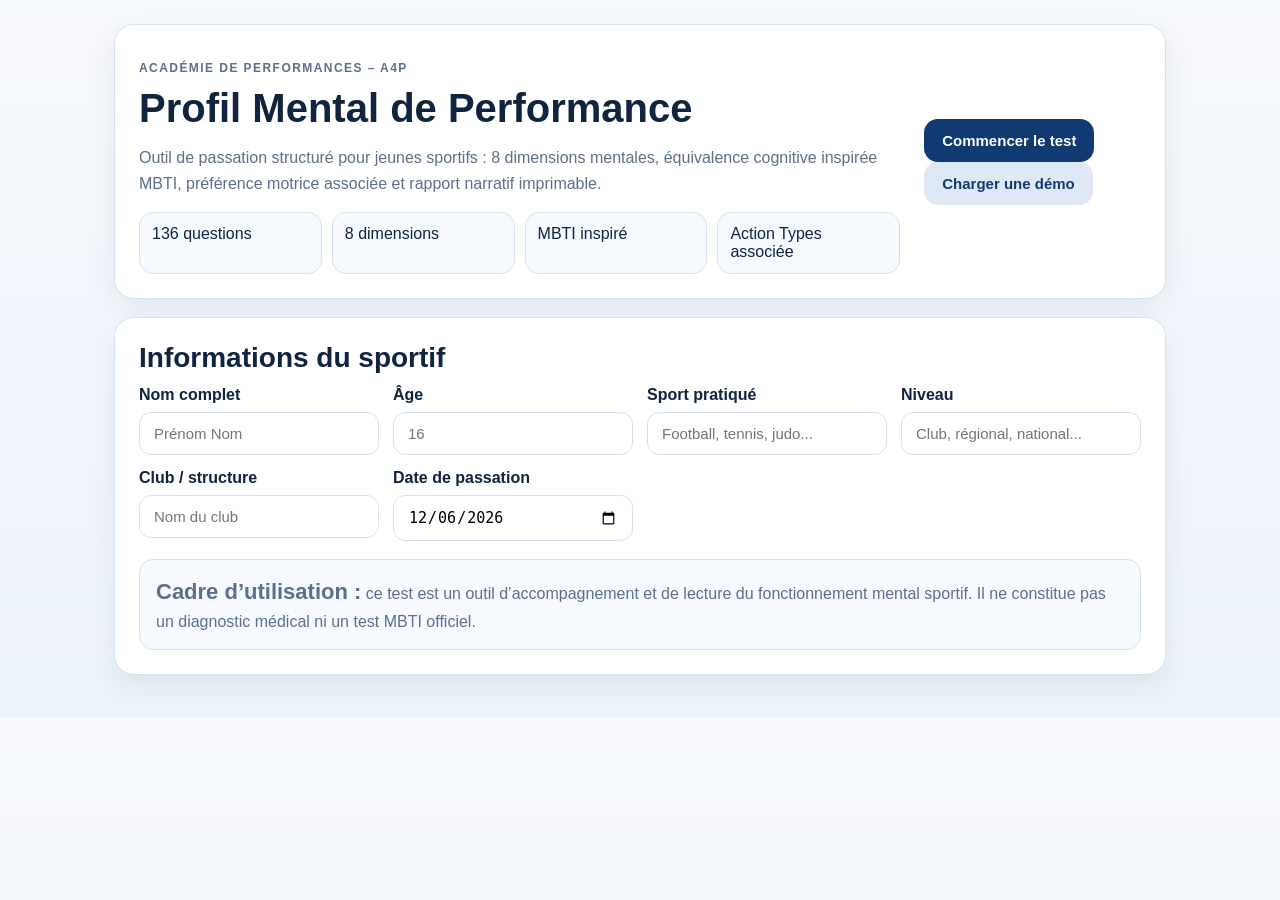
==== index.html @ cb1bfe8e "Add files via upload" ====
<!DOCTYPE html>
<html lang="fr">
<head>
  <meta charset="UTF-8" />
  <meta name="viewport" content="width=device-width, initial-scale=1.0" />
  <title>PMP A4P – Profil Mental de Performance</title>
  <link rel="stylesheet" href="style.css" />
</head>
<body>
  <div class="app-shell">
    <header class="hero card no-print">
      <div>
        <p class="eyebrow">Académie de Performances – A4P</p>
        <h1>Profil Mental de Performance</h1>
        <p class="lead">Outil de passation structuré pour jeunes sportifs : 8 dimensions mentales, équivalence cognitive inspirée MBTI, préférence motrice associée et rapport narratif imprimable.</p>
        <div class="hero-tags">
          <span>136 questions</span>
          <span>8 dimensions</span>
          <span>MBTI inspiré</span>
          <span>Action Types associée</span>
        </div>
      </div>
      <div class="hero-actions">
        <button id="startBtn" class="btn primary">Commencer le test</button>
        <button id="demoBtn" class="btn secondary">Charger une démo</button>
      </div>
    </header>

    <section id="introSection" class="card">
      <h2>Informations du sportif</h2>
      <div class="grid two">
        <label>Nom complet
          <input id="athleteName" type="text" placeholder="Prénom Nom" />
        </label>
        <label>Âge
          <input id="athleteAge" type="number" min="10" max="30" placeholder="16" />
        </label>
        <label>Sport pratiqué
          <input id="athleteSport" type="text" placeholder="Football, tennis, judo..." />
        </label>
        <label>Niveau
          <input id="athleteLevel" type="text" placeholder="Club, régional, national..." />
        </label>
        <label>Club / structure
          <input id="athleteClub" type="text" placeholder="Nom du club" />
        </label>
        <label>Date de passation
          <input id="testDate" type="date" />
        </label>
      </div>
      <div class="notice">
        <strong>Cadre d’utilisation :</strong> ce test est un outil d’accompagnement et de lecture du fonctionnement mental sportif. Il ne constitue pas un diagnostic médical ni un test MBTI officiel.
      </div>
    </section>

    <section id="testSection" class="card hidden no-print">
      <div class="progress-meta">
        <div>
          <p class="eyebrow" id="blockLabel">Bloc 1 / 9</p>
          <h2 id="questionCounter">Question 1 / 136</h2>
        </div>
        <div class="progress-box">
          <div class="progress-bar"><div id="progressFill"></div></div>
          <p id="progressText">0 % complété</p>
        </div>
      </div>
      <div class="question-card">
        <p id="questionDimension" class="dimension-pill">Activation</p>
        <h3 id="questionText">Question</h3>
        <div id="answers" class="answers"></div>
      </div>
      <div class="nav-row">
        <button id="prevBtn" class="btn secondary">Précédent</button>
        <button id="saveBtn" class="btn secondary">Sauvegarder</button>
        <button id="nextBtn" class="btn primary">Suivant</button>
      </div>
    </section>

    <section id="resultSection" class="hidden">
      <article class="card result-header">
        <div>
          <p class="eyebrow">Passeport Mental du Sportif A4P</p>
          <h2 id="resultName">Résultats</h2>
          <p id="resultMeta" class="lead"></p>
        </div>
        <div class="result-actions no-print">
          <button id="printBtn" class="btn primary">Imprimer / PDF</button>
          <button id="exportBtn" class="btn secondary">Exporter JSON</button>
          <button id="restartBtn" class="btn ghost">Recommencer</button>
        </div>
      </article>

      <article class="card">
        <h3>Signature mentale</h3>
        <div class="signature-grid">
          <div><span class="label">Indice global A4P</span><strong id="globalIndex">--</strong></div>
          <div><span class="label">Profil dominant</span><strong id="dominantProfile">--</strong></div>
          <div><span class="label">Type cognitif probable</span><strong id="mbtiType">--</strong></div>
          <div><span class="label">Préférence motrice probable</span><strong id="motorType">--</strong></div>
          <div><span class="label">Indice pression</span><strong id="pressureIndex">--</strong></div>
          <div><span class="label">Indice stabilité</span><strong id="stabilityIndex">--</strong></div>
        </div>
      </article>

      <article class="card">
        <h3>Carte mentale du sportif</h3>
        <div class="radar-wrap">
          <canvas id="radarCanvas" width="520" height="520"></canvas>
          <div id="scoreList" class="score-list"></div>
        </div>
      </article>

      <article class="card">
        <h3>Portrait mental global</h3>
        <div id="portraitText" class="report-text"></div>
      </article>

      <article class="card">
        <h3>Forces mentales</h3>
        <div id="strengthsText" class="report-text"></div>
      </article>

      <article class="card">
        <h3>Fonctionnement sous pression</h3>
        <div id="pressureText" class="report-text"></div>
      </article>

      <article class="card">
        <h3>Style d’apprentissage sportif</h3>
        <div id="learningText" class="report-text"></div>
      </article>

      <article class="card">
        <h3>Lecture cognitive et motrice</h3>
        <div id="cognitiveText" class="report-text"></div>
      </article>

      <article class="card">
        <h3>Axes de progression</h3>
        <div id="developmentText" class="report-text"></div>
      </article>

      <article class="card">
        <h3>Plan de progression sur 4 semaines</h3>
        <div id="planText" class="report-text"></div>
      </article>

      <article class="card">
        <h3>Lecture joueur / parents / coach</h3>
        <div id="audienceText" class="report-text"></div>
      </article>
    </section>
  </div>

  <script src="script.js"></script>
</body>
</html>
---- style.css ----
:root {
  --bg: #f3f6fb;
  --card: #ffffff;
  --text: #10233f;
  --muted: #5d6f8a;
  --primary: #103a71;
  --secondary: #dfe8f6;
  --accent: #86b7ff;
  --success: #1e8b5c;
  --border: #d7e2f1;
  --shadow: 0 10px 30px rgba(16, 35, 63, 0.08);
}
* { box-sizing: border-box; }
body {
  margin: 0;
  font-family: Inter, Arial, sans-serif;
  background: linear-gradient(180deg, #f7f9fd 0%, #edf3fb 100%);
  color: var(--text);
}
.app-shell { max-width: 1100px; margin: 0 auto; padding: 24px; }
.card {
  background: var(--card);
  border: 1px solid var(--border);
  border-radius: 20px;
  padding: 24px;
  box-shadow: var(--shadow);
  margin-bottom: 18px;
}
.hero {
  display: flex;
  justify-content: space-between;
  gap: 24px;
  align-items: center;
}
.eyebrow {
  text-transform: uppercase;
  font-size: 12px;
  letter-spacing: .12em;
  color: var(--muted);
  font-weight: 700;
}
h1,h2,h3 { margin: 0 0 12px 0; }
h1 { font-size: 40px; line-height: 1.05; }
h2 { font-size: 28px; }
h3 { font-size: 22px; }
.lead { color: var(--muted); line-height: 1.6; }
.hero-tags, .signature-grid {
  display: grid;
  grid-template-columns: repeat(auto-fit, minmax(140px, 1fr));
  gap: 10px;
}
.hero-tags span, .signature-grid > div {
  background: #f6f9ff;
  border: 1px solid var(--border);
  border-radius: 14px;
  padding: 12px;
}
.label { display:block; color: var(--muted); font-size: 13px; margin-bottom: 6px; }
strong { font-size: 22px; }
.grid.two {
  display: grid;
  grid-template-columns: repeat(auto-fit, minmax(220px, 1fr));
  gap: 14px;
}
label { display: flex; flex-direction: column; gap: 8px; font-weight: 600; color: var(--text); }
input {
  width: 100%;
  border: 1px solid var(--border);
  border-radius: 12px;
  padding: 12px 14px;
  font-size: 15px;
}
.notice {
  margin-top: 18px;
  padding: 14px 16px;
  border-radius: 14px;
  background: #f6f9ff;
  border: 1px solid var(--border);
  color: var(--muted);
  line-height: 1.6;
}
.btn {
  border: 0;
  border-radius: 14px;
  padding: 13px 18px;
  font-weight: 700;
  cursor: pointer;
  font-size: 15px;
}
.btn.primary { background: var(--primary); color: white; }
.btn.secondary { background: var(--secondary); color: var(--primary); }
.btn.ghost { background: transparent; color: var(--primary); border: 1px solid var(--border); }
.progress-meta {
  display: flex;
  justify-content: space-between;
  gap: 20px;
  align-items: end;
}
.progress-box { min-width: 280px; }
.progress-bar {
  height: 14px;
  background: #edf2fa;
  border-radius: 999px;
  overflow: hidden;
  margin-bottom: 8px;
}
#progressFill {
  height: 100%;
  width: 0%;
  background: linear-gradient(90deg, var(--primary), var(--accent));
}
.question-card {
  margin-top: 24px;
  padding: 24px;
  border-radius: 20px;
  background: #f9fbff;
  border: 1px solid var(--border);
}
.dimension-pill {
  display: inline-block;
  padding: 8px 12px;
  border-radius: 999px;
  background: #e9f1ff;
  color: var(--primary);
  font-weight: 700;
  margin-bottom: 10px;
}
.answers { display: grid; gap: 12px; margin-top: 24px; }
.answer-btn {
  text-align: left;
  padding: 16px;
  border-radius: 16px;
  border: 1px solid var(--border);
  background: white;
  cursor: pointer;
  font-size: 15px;
  line-height: 1.5;
}
.answer-btn.selected {
  border: 2px solid var(--primary);
  background: #f0f6ff;
}
.nav-row {
  display: flex;
  justify-content: space-between;
  gap: 12px;
  margin-top: 18px;
}
.result-header { display: flex; justify-content: space-between; gap: 18px; align-items: center; }
.result-actions { display: flex; gap: 10px; flex-wrap: wrap; }
.radar-wrap { display: grid; grid-template-columns: 1.2fr .8fr; gap: 24px; align-items: center; }
.score-list { display: grid; gap: 10px; }
.score-item {
  display: flex;
  justify-content: space-between;
  gap: 12px;
  padding: 12px 14px;
  border-radius: 14px;
  background: #f7faff;
  border: 1px solid var(--border);
}
.report-text p { line-height: 1.75; color: #20314d; margin: 0 0 12px 0; }
.report-text .subblock {
  margin-top: 12px;
  padding: 14px 16px;
  border-left: 4px solid var(--accent);
  background: #f8fbff;
  border-radius: 12px;
}
.hidden { display: none; }
@media (max-width: 840px) {
  .hero, .progress-meta, .result-header, .radar-wrap { grid-template-columns: 1fr; display: grid; }
  h1 { font-size: 30px; }
  .progress-box { min-width: auto; }
}
@media print {
  body { background: white; }
  .app-shell { max-width: none; padding: 0; }
  .card { box-shadow: none; border-color: #d9d9d9; break-inside: avoid; }
  .no-print { display: none !important; }
}
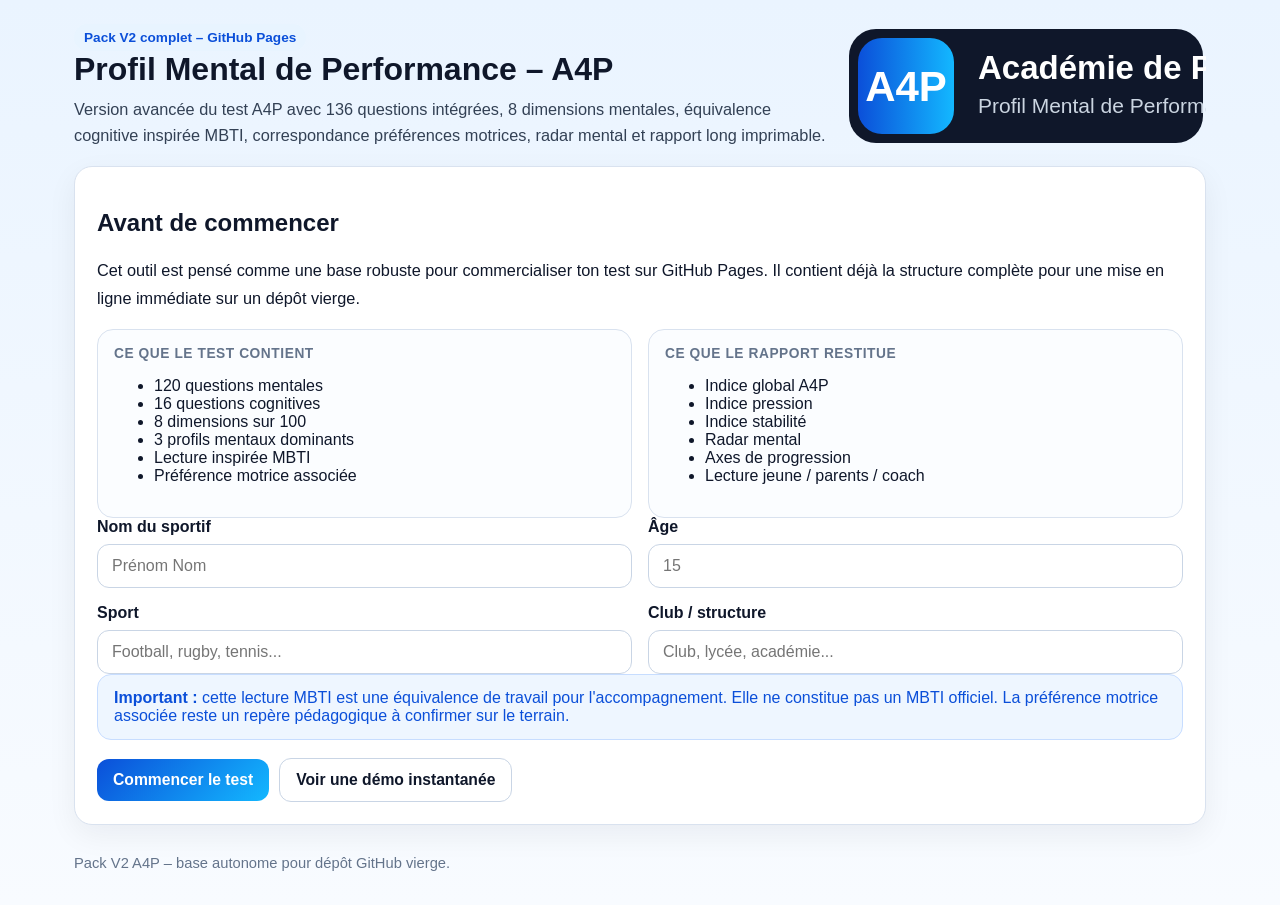
==== commit dc63078a: "Add files via upload" ====
--- a/index.html
+++ b/index.html
@@ -1,157 +1,129 @@
+
 <!DOCTYPE html>
 <html lang="fr">
 <head>
   <meta charset="UTF-8" />
   <meta name="viewport" content="width=device-width, initial-scale=1.0" />
-  <title>PMP A4P – Profil Mental de Performance</title>
+  <title>PMP A4P – Pack V2 complet</title>
   <link rel="stylesheet" href="style.css" />
 </head>
 <body>
-  <div class="app-shell">
-    <header class="hero card no-print">
-      <div>
-        <p class="eyebrow">Académie de Performances – A4P</p>
-        <h1>Profil Mental de Performance</h1>
-        <p class="lead">Outil de passation structuré pour jeunes sportifs : 8 dimensions mentales, équivalence cognitive inspirée MBTI, préférence motrice associée et rapport narratif imprimable.</p>
-        <div class="hero-tags">
-          <span>136 questions</span>
-          <span>8 dimensions</span>
-          <span>MBTI inspiré</span>
-          <span>Action Types associée</span>
-        </div>
+  <div class="wrapper">
+    <header class="hero">
+      <div class="hero-copy">
+        <span class="badge">Pack V2 complet – GitHub Pages</span>
+        <h1>Profil Mental de Performance – A4P</h1>
+        <p class="lead">Version avancée du test A4P avec 136 questions intégrées, 8 dimensions mentales, équivalence cognitive inspirée MBTI, correspondance préférences motrices, radar mental et rapport long imprimable.</p>
       </div>
-      <div class="hero-actions">
-        <button id="startBtn" class="btn primary">Commencer le test</button>
-        <button id="demoBtn" class="btn secondary">Charger une démo</button>
-      </div>
+      <img src="logo.svg" alt="Logo A4P" />
     </header>
 
-    <section id="introSection" class="card">
-      <h2>Informations du sportif</h2>
-      <div class="grid two">
-        <label>Nom complet
-          <input id="athleteName" type="text" placeholder="Prénom Nom" />
-        </label>
-        <label>Âge
-          <input id="athleteAge" type="number" min="10" max="30" placeholder="16" />
-        </label>
-        <label>Sport pratiqué
-          <input id="athleteSport" type="text" placeholder="Football, tennis, judo..." />
-        </label>
-        <label>Niveau
-          <input id="athleteLevel" type="text" placeholder="Club, régional, national..." />
-        </label>
-        <label>Club / structure
-          <input id="athleteClub" type="text" placeholder="Nom du club" />
-        </label>
-        <label>Date de passation
-          <input id="testDate" type="date" />
-        </label>
-      </div>
-      <div class="notice">
-        <strong>Cadre d’utilisation :</strong> ce test est un outil d’accompagnement et de lecture du fonctionnement mental sportif. Il ne constitue pas un diagnostic médical ni un test MBTI officiel.
-      </div>
-    </section>
+    <main id="app">
+      <section id="screen-intro" class="screen active card">
+        <h2>Avant de commencer</h2>
+        <p class="lead">Cet outil est pensé comme une base robuste pour commercialiser ton test sur GitHub Pages. Il contient déjà la structure complète pour une mise en ligne immédiate sur un dépôt vierge.</p>
+        <div class="grid-2">
+          <div class="kpi">
+            <div class="label">Ce que le test contient</div>
+            <ul>
+              <li>120 questions mentales</li>
+              <li>16 questions cognitives</li>
+              <li>8 dimensions sur 100</li>
+              <li>3 profils mentaux dominants</li>
+              <li>Lecture inspirée MBTI</li>
+              <li>Préférence motrice associée</li>
+            </ul>
+          </div>
+          <div class="kpi">
+            <div class="label">Ce que le rapport restitue</div>
+            <ul>
+              <li>Indice global A4P</li>
+              <li>Indice pression</li>
+              <li>Indice stabilité</li>
+              <li>Radar mental</li>
+              <li>Axes de progression</li>
+              <li>Lecture jeune / parents / coach</li>
+            </ul>
+          </div>
+        </div>
 
-    <section id="testSection" class="card hidden no-print">
-      <div class="progress-meta">
-        <div>
-          <p class="eyebrow" id="blockLabel">Bloc 1 / 9</p>
-          <h2 id="questionCounter">Question 1 / 136</h2>
+        <div class="grid-2">
+          <label>Nom du sportif
+            <input id="athleteName" type="text" placeholder="Prénom Nom" />
+          </label>
+          <label>Âge
+            <input id="athleteAge" type="number" min="10" max="99" placeholder="15" />
+          </label>
+          <label>Sport
+            <input id="athleteSport" type="text" placeholder="Football, rugby, tennis..." />
+          </label>
+          <label>Club / structure
+            <input id="athleteClub" type="text" placeholder="Club, lycée, académie..." />
+          </label>
         </div>
-        <div class="progress-box">
-          <div class="progress-bar"><div id="progressFill"></div></div>
-          <p id="progressText">0 % complété</p>
+
+        <div class="note">
+          <strong>Important :</strong> cette lecture MBTI est une équivalence de travail pour l'accompagnement. Elle ne constitue pas un MBTI officiel. La préférence motrice associée reste un repère pédagogique à confirmer sur le terrain.
         </div>
-      </div>
-      <div class="question-card">
-        <p id="questionDimension" class="dimension-pill">Activation</p>
-        <h3 id="questionText">Question</h3>
-        <div id="answers" class="answers"></div>
-      </div>
-      <div class="nav-row">
-        <button id="prevBtn" class="btn secondary">Précédent</button>
-        <button id="saveBtn" class="btn secondary">Sauvegarder</button>
-        <button id="nextBtn" class="btn primary">Suivant</button>
-      </div>
-    </section>
 
-    <section id="resultSection" class="hidden">
-      <article class="card result-header">
-        <div>
-          <p class="eyebrow">Passeport Mental du Sportif A4P</p>
-          <h2 id="resultName">Résultats</h2>
-          <p id="resultMeta" class="lead"></p>
+        <div class="btn-row">
+          <button id="startBtn" class="btn primary">Commencer le test</button>
+          <button id="demoBtn" class="btn">Voir une démo instantanée</button>
         </div>
-        <div class="result-actions no-print">
-          <button id="printBtn" class="btn primary">Imprimer / PDF</button>
-          <button id="exportBtn" class="btn secondary">Exporter JSON</button>
-          <button id="restartBtn" class="btn ghost">Recommencer</button>
+      </section>
+
+      <section id="screen-test" class="screen card">
+        <div class="topbar">
+          <div>
+            <div id="blockLabel" class="badge">Bloc 1</div>
+            <div id="counter" class="muted" style="margin-top:8px">Question 1 / 136</div>
+          </div>
+          <div class="progress-wrap">
+            <div class="progress"><div id="progressBar" class="progress-bar"></div></div>
+            <div id="progressText" class="subtle" style="text-align:right;margin-top:6px">1%</div>
+          </div>
         </div>
-      </article>
 
-      <article class="card">
-        <h3>Signature mentale</h3>
-        <div class="signature-grid">
-          <div><span class="label">Indice global A4P</span><strong id="globalIndex">--</strong></div>
-          <div><span class="label">Profil dominant</span><strong id="dominantProfile">--</strong></div>
-          <div><span class="label">Type cognitif probable</span><strong id="mbtiType">--</strong></div>
-          <div><span class="label">Préférence motrice probable</span><strong id="motorType">--</strong></div>
-          <div><span class="label">Indice pression</span><strong id="pressureIndex">--</strong></div>
-          <div><span class="label">Indice stabilité</span><strong id="stabilityIndex">--</strong></div>
+        <div id="questionMount" class="question-shell"></div>
+
+        <div class="btn-row" style="justify-content:space-between">
+          <div class="btn-row">
+            <button id="prevBtn" class="btn">Précédent</button>
+            <button id="nextBtn" class="btn primary">Suivant</button>
+          </div>
+          <div class="btn-row">
+            <button id="saveBtn" class="btn ghost">Sauvegarder</button>
+            <button id="resumeBtn" class="btn ghost">Reprendre</button>
+          </div>
         </div>
-      </article>
+      </section>
 
-      <article class="card">
-        <h3>Carte mentale du sportif</h3>
-        <div class="radar-wrap">
-          <canvas id="radarCanvas" width="520" height="520"></canvas>
-          <div id="scoreList" class="score-list"></div>
+      <section id="screen-report" class="screen">
+        <div class="card" style="margin-bottom:16px">
+          <div class="topbar">
+            <div>
+              <h2 style="margin:0">Rapport PMP A4P – V2</h2>
+              <div class="muted">Version professionnelle imprimable, exportable et stable pour GitHub Pages.</div>
+            </div>
+            <div class="btn-row">
+              <button id="printBtn" class="btn primary">Exporter / Imprimer PDF</button>
+              <button id="jsonBtn" class="btn">Exporter JSON</button>
+              <button id="restartBtn" class="btn ghost">Recommencer</button>
+            </div>
+          </div>
         </div>
-      </article>
+        <article id="reportContent" class="report"></article>
+      </section>
+    </main>
 
-      <article class="card">
-        <h3>Portrait mental global</h3>
-        <div id="portraitText" class="report-text"></div>
-      </article>
-
-      <article class="card">
-        <h3>Forces mentales</h3>
-        <div id="strengthsText" class="report-text"></div>
-      </article>
-
-      <article class="card">
-        <h3>Fonctionnement sous pression</h3>
-        <div id="pressureText" class="report-text"></div>
-      </article>
-
-      <article class="card">
-        <h3>Style d’apprentissage sportif</h3>
-        <div id="learningText" class="report-text"></div>
-      </article>
-
-      <article class="card">
-        <h3>Lecture cognitive et motrice</h3>
-        <div id="cognitiveText" class="report-text"></div>
-      </article>
-
-      <article class="card">
-        <h3>Axes de progression</h3>
-        <div id="developmentText" class="report-text"></div>
-      </article>
-
-      <article class="card">
-        <h3>Plan de progression sur 4 semaines</h3>
-        <div id="planText" class="report-text"></div>
-      </article>
-
-      <article class="card">
-        <h3>Lecture joueur / parents / coach</h3>
-        <div id="audienceText" class="report-text"></div>
-      </article>
-    </section>
+    <footer class="footer">
+      Pack V2 A4P – base autonome pour dépôt GitHub vierge.
+    </footer>
   </div>
 
+  <script src="questions.js"></script>
+  <script src="radar.js"></script>
+  <script src="report.js"></script>
   <script src="script.js"></script>
 </body>
 </html>
--- a/style.css
+++ b/style.css
@@ -1,181 +1,70 @@
-:root {
-  --bg: #f3f6fb;
-  --card: #ffffff;
-  --text: #10233f;
-  --muted: #5d6f8a;
-  --primary: #103a71;
-  --secondary: #dfe8f6;
-  --accent: #86b7ff;
-  --success: #1e8b5c;
-  --border: #d7e2f1;
-  --shadow: 0 10px 30px rgba(16, 35, 63, 0.08);
+
+:root{
+  --bg:#f4f9ff;
+  --card:#ffffff;
+  --ink:#0f172a;
+  --muted:#475569;
+  --line:#d9e2ef;
+  --primary:#0b4fd9;
+  --primary-2:#13b8ff;
+  --soft:#eef6ff;
+  --success:#0f766e;
 }
-* { box-sizing: border-box; }
-body {
-  margin: 0;
-  font-family: Inter, Arial, sans-serif;
-  background: linear-gradient(180deg, #f7f9fd 0%, #edf3fb 100%);
-  color: var(--text);
+*{box-sizing:border-box}
+html{scroll-behavior:smooth}
+body{margin:0;font-family:Inter,Arial,Helvetica,sans-serif;background:linear-gradient(180deg,#eaf4ff 0%,#f8fbff 100%);color:var(--ink)}
+a{color:inherit}
+.wrapper{max-width:1180px;margin:0 auto;padding:24px}
+.hero{display:flex;justify-content:space-between;align-items:center;gap:16px;margin-bottom:18px}
+.hero img{max-width:360px;width:100%;height:auto}
+.hero-copy{flex:1}
+.hero-copy h1{margin:0 0 8px 0;font-size:2rem}
+.hero-copy p{margin:0;color:#334155;line-height:1.6}
+.card{background:var(--card);border:1px solid var(--line);border-radius:18px;box-shadow:0 10px 30px rgba(15,23,42,.06);padding:22px}
+.screen{display:none}
+.screen.active{display:block}
+.grid-2,.grid-3,.grid-4{display:grid;gap:16px}
+.grid-2{grid-template-columns:repeat(2,1fr)}
+.grid-3{grid-template-columns:repeat(3,1fr)}
+.grid-4{grid-template-columns:repeat(4,1fr)}
+.muted{color:var(--muted)}
+.lead{font-size:1.02rem;line-height:1.7}
+label{display:flex;flex-direction:column;gap:8px;font-weight:700}
+input,select,textarea{padding:12px 14px;border:1px solid #c9d5e5;border-radius:12px;font-size:1rem;background:#fff}
+.btn-row{display:flex;gap:10px;align-items:center;flex-wrap:wrap;margin-top:18px}
+.btn{appearance:none;border:none;border-radius:12px;padding:12px 16px;font-size:.98rem;font-weight:700;cursor:pointer;background:#fff;border:1px solid #c9d5e5;color:#0f172a}
+.btn.primary{background:linear-gradient(135deg,var(--primary),var(--primary-2));color:#fff;border:none}
+.btn.ghost{background:#f8fafc}
+.note{padding:14px 16px;border-radius:14px;background:var(--soft);border:1px solid #c7ddff;color:#0b4fd9}
+.kpi{padding:16px;border:1px solid var(--line);border-radius:16px;background:#fbfdff}
+.kpi .label{font-size:.86rem;text-transform:uppercase;letter-spacing:.04em;color:#64748b;font-weight:700}
+.kpi .value{font-size:1.6rem;font-weight:800;margin-top:8px;color:#0b4fd9}
+.badge{display:inline-block;padding:6px 10px;border-radius:999px;background:#e8f4ff;color:#0b4fd9;font-size:.85rem;font-weight:800}
+.topbar{display:flex;justify-content:space-between;align-items:center;gap:16px;margin-bottom:16px}
+.progress{height:14px;background:#e2e8f0;border-radius:999px;overflow:hidden}
+.progress-bar{height:100%;width:0;background:linear-gradient(90deg,var(--primary),var(--primary-2))}
+.progress-wrap{min-width:320px;flex:1}
+.question-shell{padding-top:8px}
+.question-title{font-size:1.3rem;line-height:1.45;font-weight:800;margin:0 0 8px 0}
+.scale,.binary{display:grid;gap:10px;margin-top:16px}
+.scale button,.binary button{padding:14px 16px;border-radius:14px;border:1px solid #cbd5e1;background:#fff;text-align:left;cursor:pointer;font-size:.98rem}
+.scale button.selected,.binary button.selected{border-color:#0b4fd9;background:#eef6ff;color:#0b4fd9}
+.subtle{font-size:.92rem;color:#64748b}
+.report{display:grid;gap:16px}
+.report section{background:#fff;border:1px solid var(--line);border-radius:18px;padding:24px;box-shadow:0 10px 30px rgba(15,23,42,.05)}
+.radar-layout{display:grid;grid-template-columns:420px 1fr;gap:18px;align-items:center}
+.legend-row{display:flex;justify-content:space-between;gap:16px;padding:10px 0;border-bottom:1px solid #edf2f7}
+.report p{line-height:1.7}
+.report h2{margin-top:0}
+.small{font-size:.9rem}
+.footer{padding:30px 0 10px;color:#64748b;font-size:.92rem}
+@media (max-width:900px){
+  .hero,.topbar,.grid-2,.grid-3,.grid-4,.radar-layout{display:grid;grid-template-columns:1fr}
+  .progress-wrap{min-width:unset}
 }
-.app-shell { max-width: 1100px; margin: 0 auto; padding: 24px; }
-.card {
-  background: var(--card);
-  border: 1px solid var(--border);
-  border-radius: 20px;
-  padding: 24px;
-  box-shadow: var(--shadow);
-  margin-bottom: 18px;
+@media print{
+  body{background:#fff}
+  .hero,.topbar,.btn-row,.footer,#screen-intro,#screen-test{display:none!important}
+  .wrapper{max-width:100%;padding:0}
+  .report section,.card{box-shadow:none;border-radius:0;break-inside:avoid}
 }
-.hero {
-  display: flex;
-  justify-content: space-between;
-  gap: 24px;
-  align-items: center;
-}
-.eyebrow {
-  text-transform: uppercase;
-  font-size: 12px;
-  letter-spacing: .12em;
-  color: var(--muted);
-  font-weight: 700;
-}
-h1,h2,h3 { margin: 0 0 12px 0; }
-h1 { font-size: 40px; line-height: 1.05; }
-h2 { font-size: 28px; }
-h3 { font-size: 22px; }
-.lead { color: var(--muted); line-height: 1.6; }
-.hero-tags, .signature-grid {
-  display: grid;
-  grid-template-columns: repeat(auto-fit, minmax(140px, 1fr));
-  gap: 10px;
-}
-.hero-tags span, .signature-grid > div {
-  background: #f6f9ff;
-  border: 1px solid var(--border);
-  border-radius: 14px;
-  padding: 12px;
-}
-.label { display:block; color: var(--muted); font-size: 13px; margin-bottom: 6px; }
-strong { font-size: 22px; }
-.grid.two {
-  display: grid;
-  grid-template-columns: repeat(auto-fit, minmax(220px, 1fr));
-  gap: 14px;
-}
-label { display: flex; flex-direction: column; gap: 8px; font-weight: 600; color: var(--text); }
-input {
-  width: 100%;
-  border: 1px solid var(--border);
-  border-radius: 12px;
-  padding: 12px 14px;
-  font-size: 15px;
-}
-.notice {
-  margin-top: 18px;
-  padding: 14px 16px;
-  border-radius: 14px;
-  background: #f6f9ff;
-  border: 1px solid var(--border);
-  color: var(--muted);
-  line-height: 1.6;
-}
-.btn {
-  border: 0;
-  border-radius: 14px;
-  padding: 13px 18px;
-  font-weight: 700;
-  cursor: pointer;
-  font-size: 15px;
-}
-.btn.primary { background: var(--primary); color: white; }
-.btn.secondary { background: var(--secondary); color: var(--primary); }
-.btn.ghost { background: transparent; color: var(--primary); border: 1px solid var(--border); }
-.progress-meta {
-  display: flex;
-  justify-content: space-between;
-  gap: 20px;
-  align-items: end;
-}
-.progress-box { min-width: 280px; }
-.progress-bar {
-  height: 14px;
-  background: #edf2fa;
-  border-radius: 999px;
-  overflow: hidden;
-  margin-bottom: 8px;
-}
-#progressFill {
-  height: 100%;
-  width: 0%;
-  background: linear-gradient(90deg, var(--primary), var(--accent));
-}
-.question-card {
-  margin-top: 24px;
-  padding: 24px;
-  border-radius: 20px;
-  background: #f9fbff;
-  border: 1px solid var(--border);
-}
-.dimension-pill {
-  display: inline-block;
-  padding: 8px 12px;
-  border-radius: 999px;
-  background: #e9f1ff;
-  color: var(--primary);
-  font-weight: 700;
-  margin-bottom: 10px;
-}
-.answers { display: grid; gap: 12px; margin-top: 24px; }
-.answer-btn {
-  text-align: left;
-  padding: 16px;
-  border-radius: 16px;
-  border: 1px solid var(--border);
-  background: white;
-  cursor: pointer;
-  font-size: 15px;
-  line-height: 1.5;
-}
-.answer-btn.selected {
-  border: 2px solid var(--primary);
-  background: #f0f6ff;
-}
-.nav-row {
-  display: flex;
-  justify-content: space-between;
-  gap: 12px;
-  margin-top: 18px;
-}
-.result-header { display: flex; justify-content: space-between; gap: 18px; align-items: center; }
-.result-actions { display: flex; gap: 10px; flex-wrap: wrap; }
-.radar-wrap { display: grid; grid-template-columns: 1.2fr .8fr; gap: 24px; align-items: center; }
-.score-list { display: grid; gap: 10px; }
-.score-item {
-  display: flex;
-  justify-content: space-between;
-  gap: 12px;
-  padding: 12px 14px;
-  border-radius: 14px;
-  background: #f7faff;
-  border: 1px solid var(--border);
-}
-.report-text p { line-height: 1.75; color: #20314d; margin: 0 0 12px 0; }
-.report-text .subblock {
-  margin-top: 12px;
-  padding: 14px 16px;
-  border-left: 4px solid var(--accent);
-  background: #f8fbff;
-  border-radius: 12px;
-}
-.hidden { display: none; }
-@media (max-width: 840px) {
-  .hero, .progress-meta, .result-header, .radar-wrap { grid-template-columns: 1fr; display: grid; }
-  h1 { font-size: 30px; }
-  .progress-box { min-width: auto; }
-}
-@media print {
-  body { background: white; }
-  .app-shell { max-width: none; padding: 0; }
-  .card { box-shadow: none; border-color: #d9d9d9; break-inside: avoid; }
-  .no-print { display: none !important; }
-}
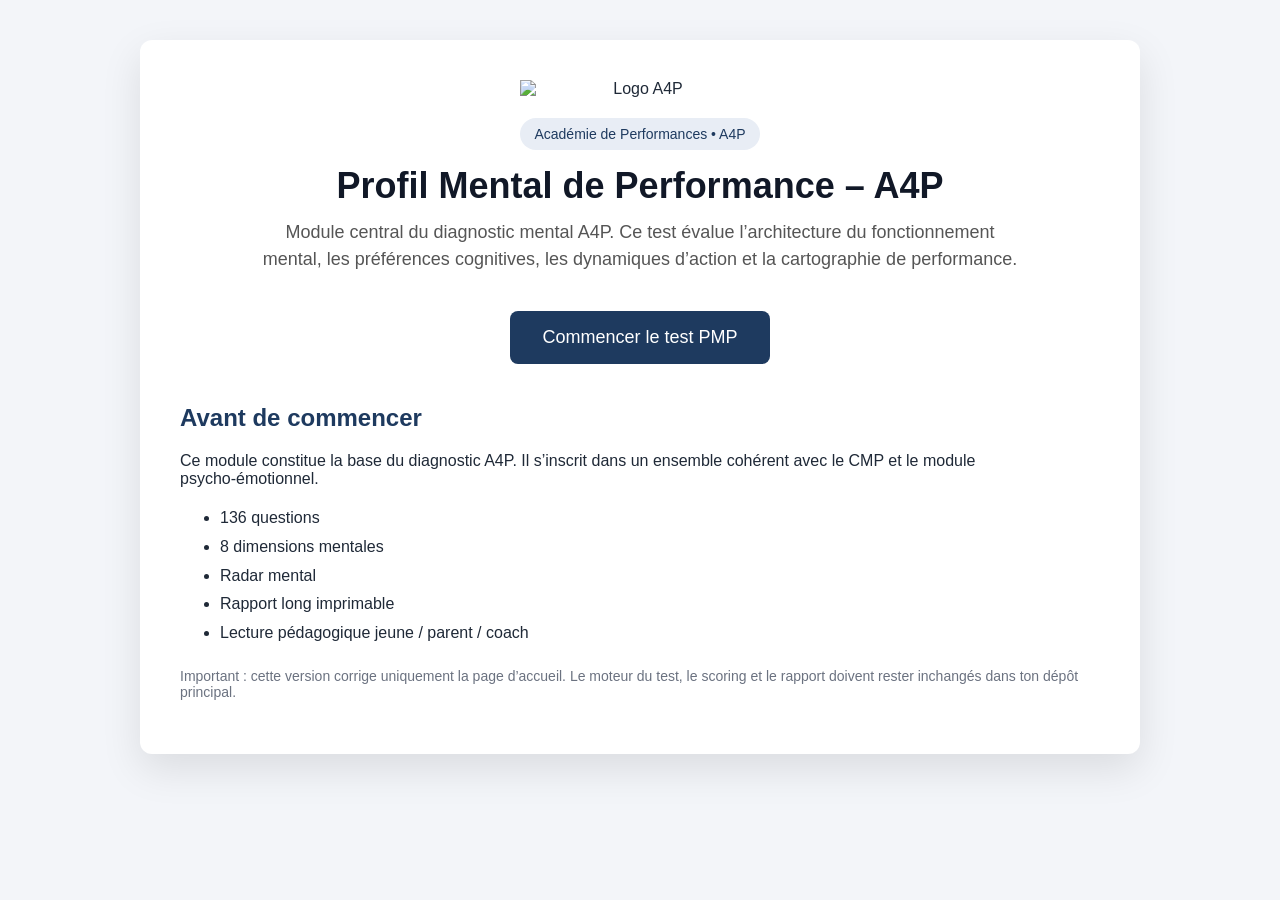
==== commit 623cfa40: "Add files via upload" ====
--- a/index.html
+++ b/index.html
@@ -1,129 +1,43 @@
-
 <!DOCTYPE html>
 <html lang="fr">
 <head>
-  <meta charset="UTF-8" />
-  <meta name="viewport" content="width=device-width, initial-scale=1.0" />
-  <title>PMP A4P – Pack V2 complet</title>
-  <link rel="stylesheet" href="style.css" />
+  <meta charset="UTF-8">
+  <meta name="viewport" content="width=device-width, initial-scale=1.0">
+  <title>Profil Mental de Performance – A4P</title>
+  <style>
+    body{font-family:Arial,sans-serif;background:#f3f5f9;margin:0;padding:40px;text-align:center;color:#1f2937}
+    .container{max-width:920px;margin:auto;background:#fff;padding:40px;border-radius:12px;box-shadow:0 15px 40px rgba(0,0,0,.1)}
+    .logo{max-width:240px;width:100%;height:auto;display:block;margin:0 auto 20px}
+    .badge{background:#e8edf5;display:inline-block;padding:8px 14px;border-radius:20px;font-size:14px;margin-bottom:15px;color:#1e3a5f}
+    h1{font-size:36px;margin:0 0 12px;color:#111827}
+    .subtitle{font-size:18px;color:#555;margin:0 auto 28px;max-width:760px;line-height:1.5}
+    .start-btn{display:inline-block;background:#1e3a5f;color:#fff;padding:16px 32px;border:none;border-radius:8px;font-size:18px;cursor:pointer;margin-top:10px;text-decoration:none}
+    .start-btn:hover{background:#294d7a}
+    .section{margin-top:40px;text-align:left}
+    h2{color:#1e3a5f;margin-top:0}
+    ul{line-height:1.8}
+    .note{margin-top:20px;font-size:14px;color:#6b7280}
+  </style>
 </head>
 <body>
-  <div class="wrapper">
-    <header class="hero">
-      <div class="hero-copy">
-        <span class="badge">Pack V2 complet – GitHub Pages</span>
-        <h1>Profil Mental de Performance – A4P</h1>
-        <p class="lead">Version avancée du test A4P avec 136 questions intégrées, 8 dimensions mentales, équivalence cognitive inspirée MBTI, correspondance préférences motrices, radar mental et rapport long imprimable.</p>
-      </div>
-      <img src="logo.svg" alt="Logo A4P" />
-    </header>
-
-    <main id="app">
-      <section id="screen-intro" class="screen active card">
-        <h2>Avant de commencer</h2>
-        <p class="lead">Cet outil est pensé comme une base robuste pour commercialiser ton test sur GitHub Pages. Il contient déjà la structure complète pour une mise en ligne immédiate sur un dépôt vierge.</p>
-        <div class="grid-2">
-          <div class="kpi">
-            <div class="label">Ce que le test contient</div>
-            <ul>
-              <li>120 questions mentales</li>
-              <li>16 questions cognitives</li>
-              <li>8 dimensions sur 100</li>
-              <li>3 profils mentaux dominants</li>
-              <li>Lecture inspirée MBTI</li>
-              <li>Préférence motrice associée</li>
-            </ul>
-          </div>
-          <div class="kpi">
-            <div class="label">Ce que le rapport restitue</div>
-            <ul>
-              <li>Indice global A4P</li>
-              <li>Indice pression</li>
-              <li>Indice stabilité</li>
-              <li>Radar mental</li>
-              <li>Axes de progression</li>
-              <li>Lecture jeune / parents / coach</li>
-            </ul>
-          </div>
-        </div>
-
-        <div class="grid-2">
-          <label>Nom du sportif
-            <input id="athleteName" type="text" placeholder="Prénom Nom" />
-          </label>
-          <label>Âge
-            <input id="athleteAge" type="number" min="10" max="99" placeholder="15" />
-          </label>
-          <label>Sport
-            <input id="athleteSport" type="text" placeholder="Football, rugby, tennis..." />
-          </label>
-          <label>Club / structure
-            <input id="athleteClub" type="text" placeholder="Club, lycée, académie..." />
-          </label>
-        </div>
-
-        <div class="note">
-          <strong>Important :</strong> cette lecture MBTI est une équivalence de travail pour l'accompagnement. Elle ne constitue pas un MBTI officiel. La préférence motrice associée reste un repère pédagogique à confirmer sur le terrain.
-        </div>
-
-        <div class="btn-row">
-          <button id="startBtn" class="btn primary">Commencer le test</button>
-          <button id="demoBtn" class="btn">Voir une démo instantanée</button>
-        </div>
-      </section>
-
-      <section id="screen-test" class="screen card">
-        <div class="topbar">
-          <div>
-            <div id="blockLabel" class="badge">Bloc 1</div>
-            <div id="counter" class="muted" style="margin-top:8px">Question 1 / 136</div>
-          </div>
-          <div class="progress-wrap">
-            <div class="progress"><div id="progressBar" class="progress-bar"></div></div>
-            <div id="progressText" class="subtle" style="text-align:right;margin-top:6px">1%</div>
-          </div>
-        </div>
-
-        <div id="questionMount" class="question-shell"></div>
-
-        <div class="btn-row" style="justify-content:space-between">
-          <div class="btn-row">
-            <button id="prevBtn" class="btn">Précédent</button>
-            <button id="nextBtn" class="btn primary">Suivant</button>
-          </div>
-          <div class="btn-row">
-            <button id="saveBtn" class="btn ghost">Sauvegarder</button>
-            <button id="resumeBtn" class="btn ghost">Reprendre</button>
-          </div>
-        </div>
-      </section>
-
-      <section id="screen-report" class="screen">
-        <div class="card" style="margin-bottom:16px">
-          <div class="topbar">
-            <div>
-              <h2 style="margin:0">Rapport PMP A4P – V2</h2>
-              <div class="muted">Version professionnelle imprimable, exportable et stable pour GitHub Pages.</div>
-            </div>
-            <div class="btn-row">
-              <button id="printBtn" class="btn primary">Exporter / Imprimer PDF</button>
-              <button id="jsonBtn" class="btn">Exporter JSON</button>
-              <button id="restartBtn" class="btn ghost">Recommencer</button>
-            </div>
-          </div>
-        </div>
-        <article id="reportContent" class="report"></article>
-      </section>
-    </main>
-
-    <footer class="footer">
-      Pack V2 A4P – base autonome pour dépôt GitHub vierge.
-    </footer>
+  <div class="container">
+    <img src="logo-a4p.png" alt="Logo A4P" class="logo">
+    <div class="badge">Académie de Performances • A4P</div>
+    <h1>Profil Mental de Performance – A4P</h1>
+    <p class="subtitle">Module central du diagnostic mental A4P. Ce test évalue l’architecture du fonctionnement mental, les préférences cognitives, les dynamiques d’action et la cartographie de performance.</p>
+    <a class="start-btn" href="#test">Commencer le test PMP</a>
+    <div class="section">
+      <h2>Avant de commencer</h2>
+      <p>Ce module constitue la base du diagnostic A4P. Il s’inscrit dans un ensemble cohérent avec le CMP et le module psycho-émotionnel.</p>
+      <ul>
+        <li>136 questions</li>
+        <li>8 dimensions mentales</li>
+        <li>Radar mental</li>
+        <li>Rapport long imprimable</li>
+        <li>Lecture pédagogique jeune / parent / coach</li>
+      </ul>
+      <p class="note">Important : cette version corrige uniquement la page d’accueil. Le moteur du test, le scoring et le rapport doivent rester inchangés dans ton dépôt principal.</p>
+    </div>
   </div>
-
-  <script src="questions.js"></script>
-  <script src="radar.js"></script>
-  <script src="report.js"></script>
-  <script src="script.js"></script>
 </body>
 </html>
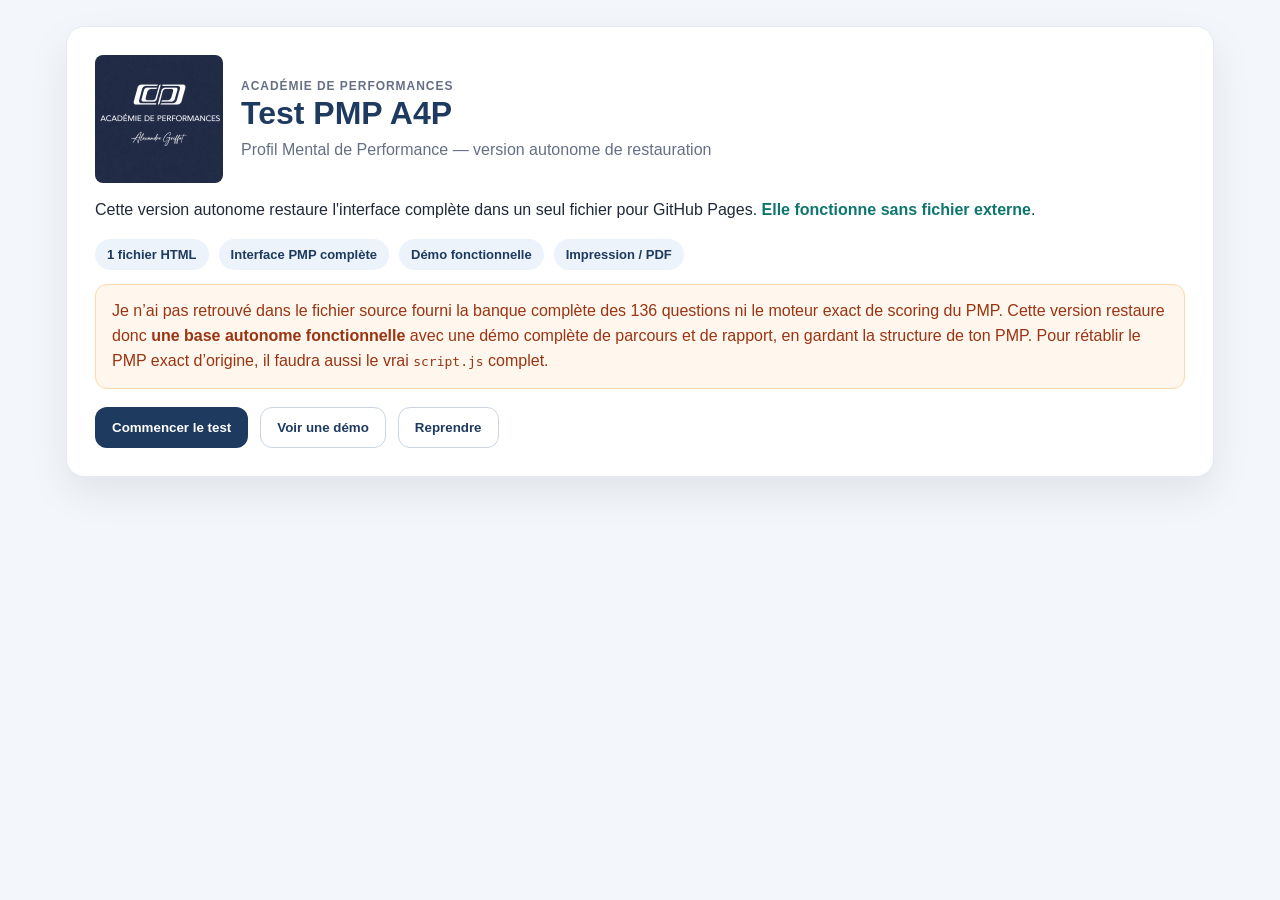
==== commit 243a83ba: "Add files via upload" ====
--- a/index.html
+++ b/index.html
@@ -1,43 +1,657 @@
-<!DOCTYPE html>
+<!doctype html>
 <html lang="fr">
 <head>
-  <meta charset="UTF-8">
-  <meta name="viewport" content="width=device-width, initial-scale=1.0">
-  <title>Profil Mental de Performance – A4P</title>
+  <meta charset="utf-8">
+  <meta name="viewport" content="width=device-width,initial-scale=1">
+  <title>Test PMP A4P — autonome</title>
+  <meta name="description" content="Profil Mental de Performance A4P — version autonome de restauration">
   <style>
-    body{font-family:Arial,sans-serif;background:#f3f5f9;margin:0;padding:40px;text-align:center;color:#1f2937}
-    .container{max-width:920px;margin:auto;background:#fff;padding:40px;border-radius:12px;box-shadow:0 15px 40px rgba(0,0,0,.1)}
-    .logo{max-width:240px;width:100%;height:auto;display:block;margin:0 auto 20px}
-    .badge{background:#e8edf5;display:inline-block;padding:8px 14px;border-radius:20px;font-size:14px;margin-bottom:15px;color:#1e3a5f}
-    h1{font-size:36px;margin:0 0 12px;color:#111827}
-    .subtitle{font-size:18px;color:#555;margin:0 auto 28px;max-width:760px;line-height:1.5}
-    .start-btn{display:inline-block;background:#1e3a5f;color:#fff;padding:16px 32px;border:none;border-radius:8px;font-size:18px;cursor:pointer;margin-top:10px;text-decoration:none}
-    .start-btn:hover{background:#294d7a}
-    .section{margin-top:40px;text-align:left}
-    h2{color:#1e3a5f;margin-top:0}
-    ul{line-height:1.8}
-    .note{margin-top:20px;font-size:14px;color:#6b7280}
+    :root {
+      --bg:#f3f6fa; --card:#ffffff; --text:#1f2937; --muted:#667085;
+      --primary:#1e3a5f; --primary2:#294d7a; --line:#e6eaf0; --good:#0f766e;
+      --radius:18px; --shadow:0 16px 40px rgba(15,23,42,.08);
+    }
+    * { box-sizing:border-box; }
+    body { margin:0; font-family:Arial,Helvetica,sans-serif; background:var(--bg); color:var(--text); }
+    .shell { max-width:1180px; margin:0 auto; padding:26px 16px 40px; }
+    .hero, .card { background:var(--card); border:1px solid var(--line); border-radius:var(--radius); box-shadow:var(--shadow); }
+    .hero { padding:28px; }
+    .card { padding:24px; margin-top:18px; }
+    .hidden { display:none !important; }
+    .hero-top { display:flex; gap:18px; align-items:center; }
+    .logo { width:128px; max-width:100%; height:auto; border-radius:8px; }
+    .logo.small { width:90px; }
+    .eyebrow { font-size:12px; text-transform:uppercase; letter-spacing:.08em; color:var(--muted); font-weight:700; }
+    h1,h2,h3 { margin:.1rem 0 .6rem; color:var(--primary); }
+    .subtitle { color:var(--muted); margin:.2rem 0 0; }
+    .intro { line-height:1.65; margin:14px 0 0; }
+    .chips { display:flex; gap:10px; flex-wrap:wrap; margin-top:16px; }
+    .chip { background:#edf3fb; color:var(--primary); padding:8px 12px; border-radius:999px; font-size:13px; font-weight:700; }
+    .actions { display:flex; gap:12px; flex-wrap:wrap; margin-top:18px; }
+    .btn { appearance:none; border:1px solid transparent; border-radius:12px; padding:12px 16px; font-weight:700; cursor:pointer; }
+    .btn.primary { background:var(--primary); color:white; }
+    .btn.secondary { background:white; color:var(--primary); border-color:#cbd5e1; }
+    .grid { display:grid; gap:18px; }
+    .grid.two { grid-template-columns:1fr 1fr; }
+    .grid.three { grid-template-columns:repeat(3,1fr); }
+    label { display:flex; flex-direction:column; gap:8px; font-size:14px; font-weight:700; }
+    input[type="text"], input[type="number"], input[type="date"] {
+      padding:12px 13px; border:1px solid #d8dee8; border-radius:12px; font-size:15px; background:#fff;
+    }
+    .consent { display:flex; gap:10px; align-items:flex-start; margin-top:16px; font-size:14px; color:var(--muted); }
+    .test-head { display:flex; justify-content:space-between; gap:16px; align-items:end; }
+    .badge { display:inline-block; background:#edf3fb; color:var(--primary); padding:7px 10px; border-radius:999px; font-size:13px; font-weight:700; }
+    .progress-wrap { width:280px; height:12px; border-radius:999px; background:#e5ebf3; overflow:hidden; }
+    .progress-bar { height:100%; width:0; background:linear-gradient(90deg,var(--primary),#4f7db8); }
+    .question-box { margin-top:18px; }
+    .question-text { font-size:24px; line-height:1.4; margin:8px 0 18px; }
+    .scale-legend { display:flex; justify-content:space-between; font-size:13px; color:var(--muted); margin-bottom:10px; }
+    .scale { display:grid; grid-template-columns:repeat(5,1fr); gap:10px; }
+    .scale button {
+      padding:14px 10px; border-radius:14px; border:1px solid #d6deea; background:#fff; cursor:pointer; font-weight:700;
+    }
+    .scale button.active { background:var(--primary); color:#fff; border-color:var(--primary); }
+    .nav { display:flex; justify-content:space-between; gap:12px; margin-top:18px; }
+    .nav-right { display:flex; gap:12px; }
+    .report-cover .actions { margin-top:10px; }
+    .highlight { background:linear-gradient(180deg,#f8fbff 0%,#ffffff 100%); }
+    .highlight-grid { display:grid; grid-template-columns:1fr auto 1fr; align-items:center; gap:18px; }
+    .mini-label { font-size:12px; color:var(--muted); text-transform:uppercase; letter-spacing:.08em; font-weight:700; }
+    .highlight-value, .profile-main, .profile-sub, .profile-tertiary { font-size:24px; font-weight:800; color:var(--primary); }
+    .arrow { font-size:34px; color:var(--muted); font-weight:700; }
+    .score-grid { display:grid; gap:10px; }
+    .score-row { display:grid; grid-template-columns: 1.4fr 80px 1fr; gap:12px; align-items:center; }
+    .meter { height:10px; background:#e8edf5; border-radius:999px; overflow:hidden; }
+    .meter > span { display:block; height:100%; background:linear-gradient(90deg,var(--primary),#4f7db8); }
+    .narrative { line-height:1.72; color:#344054; }
+    .muted { color:var(--muted); line-height:1.65; }
+    .profile-box { display:grid; gap:12px; }
+    .report-note { margin-top:14px; padding:14px 16px; background:#fff7ed; border:1px solid #fed7aa; color:#9a3412; border-radius:12px; line-height:1.55; }
+    .ok { color:var(--good); font-weight:700; }
+    canvas { width:100%; max-width:620px; height:auto; background:white; }
+    @media (max-width: 900px) {
+      .grid.two, .grid.three { grid-template-columns:1fr; }
+      .highlight-grid { grid-template-columns:1fr; text-align:left; }
+      .progress-wrap { width:100%; }
+      .test-head, .nav { flex-direction:column; align-items:stretch; }
+      .scale { grid-template-columns:1fr; }
+      .question-text { font-size:20px; }
+      .hero-top { flex-direction:column; align-items:flex-start; }
+    }
+    @media print {
+      .screen-only { display:none !important; }
+      body { background:white; }
+      .shell { max-width:none; padding:0; }
+      .hero, .card { box-shadow:none; border:1px solid #ddd; }
+    }
   </style>
 </head>
 <body>
-  <div class="container">
-    <img src="logo-a4p.png" alt="Logo A4P" class="logo">
-    <div class="badge">Académie de Performances • A4P</div>
-    <h1>Profil Mental de Performance – A4P</h1>
-    <p class="subtitle">Module central du diagnostic mental A4P. Ce test évalue l’architecture du fonctionnement mental, les préférences cognitives, les dynamiques d’action et la cartographie de performance.</p>
-    <a class="start-btn" href="#test">Commencer le test PMP</a>
-    <div class="section">
-      <h2>Avant de commencer</h2>
-      <p>Ce module constitue la base du diagnostic A4P. Il s’inscrit dans un ensemble cohérent avec le CMP et le module psycho-émotionnel.</p>
-      <ul>
-        <li>136 questions</li>
-        <li>8 dimensions mentales</li>
-        <li>Radar mental</li>
-        <li>Rapport long imprimable</li>
-        <li>Lecture pédagogique jeune / parent / coach</li>
-      </ul>
-      <p class="note">Important : cette version corrige uniquement la page d’accueil. Le moteur du test, le scoring et le rapport doivent rester inchangés dans ton dépôt principal.</p>
-    </div>
-  </div>
+<div class="shell">
+  <header class="hero screen-only" id="screen-intro">
+    <div class="hero-top">
+      <img src="[data-uri]" alt="A4P" class="logo">
+      <div>
+        <div class="eyebrow">Académie de Performances</div>
+        <h1>Test PMP A4P</h1>
+        <p class="subtitle">Profil Mental de Performance — version autonome de restauration</p>
+      </div>
+    </div>
+    <p class="intro">
+      Cette version autonome restaure l'interface complète dans un seul fichier pour GitHub Pages.
+      <span class="ok">Elle fonctionne sans fichier externe</span>.
+    </p>
+    <div class="chips">
+      <span class="chip">1 fichier HTML</span>
+      <span class="chip">Interface PMP complète</span>
+      <span class="chip">Démo fonctionnelle</span>
+      <span class="chip">Impression / PDF</span>
+    </div>
+    <div class="report-note">
+      Je n’ai pas retrouvé dans le fichier source fourni la banque complète des 136 questions ni le moteur exact de scoring du PMP.
+      Cette version restaure donc <strong>une base autonome fonctionnelle</strong> avec une démo complète de parcours et de rapport,
+      en gardant la structure de ton PMP. Pour rétablir le PMP exact d’origine, il faudra aussi le vrai <code>script.js</code> complet.
+    </div>
+    <div class="actions">
+      <button id="startBtn" class="btn primary">Commencer le test</button>
+      <button id="demoBtn" class="btn secondary">Voir une démo</button>
+      <button id="resumeBtn" class="btn secondary">Reprendre</button>
+    </div>
+  </header>
+
+  <section id="metaCard" class="card hidden">
+    <h2>Informations du joueur</h2>
+    <div class="grid two">
+      <label>Nom<input id="athleteName" type="text" placeholder="Ex. Lucas Martin"></label>
+      <label>Sport<input id="athleteSport" type="text" placeholder="Ex. Tennis"></label>
+      <label>Âge<input id="athleteAge" type="number" min="8" max="99" placeholder="Ex. 16"></label>
+      <label>Date<input id="assessmentDate" type="date"></label>
+      <label>Club / structure<input id="athleteClub" type="text" placeholder="Ex. Racing Club"></label>
+      <label>Évaluateur<input id="assessorName" type="text" placeholder="Ex. Alexandre Griffet"></label>
+    </div>
+    <div class="consent">
+      <input id="consentBox" type="checkbox">
+      <label for="consentBox">J’utilise cet outil comme support d’accompagnement. La ligne MBTI est une traduction inspirée, non un test MBTI officiel.</label>
+    </div>
+    <div class="actions">
+      <button id="goQuestionsBtn" class="btn primary">Démarrer les questions</button>
+      <button id="cancelMetaBtn" class="btn secondary">Retour</button>
+    </div>
+  </section>
+
+  <section id="testCard" class="card hidden">
+    <div class="test-head">
+      <div>
+        <h2 id="questionCounter">Question 1 / 16</h2>
+        <p id="dimensionBadge" class="badge">Activation</p>
+      </div>
+      <div class="progress-wrap"><div id="progressBar" class="progress-bar"></div></div>
+    </div>
+    <div class="question-box">
+      <p id="questionText" class="question-text"></p>
+      <div class="scale-legend"><span>1 = Jamais</span><span>5 = Toujours</span></div>
+      <div id="scale" class="scale"></div>
+    </div>
+    <div class="nav">
+      <button id="prevBtn" class="btn secondary">Précédent</button>
+      <div class="nav-right">
+        <button id="saveBtn" class="btn secondary">Sauvegarder</button>
+        <button id="nextBtn" class="btn primary">Suivant</button>
+      </div>
+    </div>
+  </section>
+
+  <section id="resultsCard" class="hidden">
+    <div class="card report-cover">
+      <div class="hero-top">
+        <img src="[data-uri]" alt="A4P" class="logo small">
+        <div>
+          <div class="eyebrow">Rapport de restitution</div>
+          <h2>PMP A4P</h2>
+          <p class="subtitle">Profil Mental de Performance</p>
+        </div>
+      </div>
+      <p id="identityLine" class="muted"></p>
+      <div class="actions screen-only">
+        <button id="printBtn" class="btn primary">Imprimer / PDF</button>
+        <button id="exportJsonBtn" class="btn secondary">Exporter JSON</button>
+        <button id="restartBtn" class="btn secondary">Recommencer</button>
+      </div>
+    </div>
+
+    <div class="card highlight">
+      <div class="highlight-grid">
+        <div>
+          <div class="mini-label">Type cognitif inspiré MBTI</div>
+          <div id="mbtiTypeLine" class="highlight-value">—</div>
+        </div>
+        <div class="arrow">→</div>
+        <div>
+          <div class="mini-label">Préférence motrice</div>
+          <div id="motorCodeLine" class="highlight-value">—</div>
+        </div>
+      </div>
+      <p id="motorExplain" class="muted"></p>
+    </div>
+
+    <div class="grid two">
+      <div class="card">
+        <h3>Carte mentale PMP</h3>
+        <canvas id="radarCanvas" width="620" height="620"></canvas>
+      </div>
+      <div class="card">
+        <h3>Synthèse du profil</h3>
+        <div class="profile-box">
+          <div>
+            <div class="mini-label">Profil principal</div>
+            <div id="mainProfile" class="profile-main">—</div>
+          </div>
+          <div>
+            <div class="mini-label">Profil secondaire</div>
+            <div id="secondaryProfile" class="profile-sub">—</div>
+          </div>
+          <div>
+            <div class="mini-label">Profil tertiaire</div>
+            <div id="tertiaryProfile" class="profile-tertiary">—</div>
+          </div>
+        </div>
+        <div id="summaryText" class="narrative"></div>
+      </div>
+    </div>
+
+    <div class="grid two">
+      <div class="card">
+        <h3>Scores mentaux</h3>
+        <div id="scoreGrid" class="score-grid"></div>
+      </div>
+      <div class="card">
+        <h3>Axes cognitifs et motricité</h3>
+        <div id="preferenceGrid" class="score-grid"></div>
+      </div>
+    </div>
+
+    <div class="card">
+      <h3>Portrait mental approfondi</h3>
+      <div id="portraitText" class="narrative"></div>
+    </div>
+
+    <div class="grid three">
+      <div class="card">
+        <h3>Forces mentales</h3>
+        <div id="strengthsText" class="narrative"></div>
+      </div>
+      <div class="card">
+        <h3>Fonctionnement sous pression</h3>
+        <div id="pressureText" class="narrative"></div>
+      </div>
+      <div class="card">
+        <h3>Profil d’apprentissage</h3>
+        <div id="learningText" class="narrative"></div>
+      </div>
+    </div>
+
+    <div class="grid two">
+      <div class="card">
+        <h3>Axes de progression</h3>
+        <div id="progressText" class="narrative"></div>
+      </div>
+      <div class="card">
+        <h3>Plan de progression mentale</h3>
+        <div id="planText" class="narrative"></div>
+      </div>
+    </div>
+
+    <div class="grid three">
+      <div class="card">
+        <h3>Lecture jeune</h3>
+        <div id="playerText" class="narrative"></div>
+      </div>
+      <div class="card">
+        <h3>Lecture parents</h3>
+        <div id="parentText" class="narrative"></div>
+      </div>
+      <div class="card">
+        <h3>Lecture coach</h3>
+        <div id="coachText" class="narrative"></div>
+      </div>
+    </div>
+
+    <div class="card">
+      <h3>Lecture Action Types</h3>
+      <div id="motorText" class="narrative"></div>
+    </div>
+
+    <div class="card">
+      <h3>Cadre d’utilisation</h3>
+      <p class="muted">
+        Ce rapport constitue un support d’évaluation fonctionnelle et de dialogue. La ligne MBTI affichée
+        correspond à une traduction inspirée d’axes cognitifs, non à un test MBTI officiel.
+      </p>
+    </div>
+  </section>
+</div>
+
+<script>
+const DIMENSIONS = [
+  { key:'activation', label:'Activation' },
+  { key:'adaptation', label:'Adaptation' },
+  { key:'analyse', label:'Analyse' },
+  { key:'engagement', label:'Engagement' },
+  { key:'regulation', label:'Régulation' },
+  { key:'projection', label:'Projection' },
+  { key:'stabilite', label:'Stabilité' },
+  { key:'influence', label:'Influence' },
+];
+
+const QUESTIONS = [
+  { id:'q1', dim:'activation', text:"Quand l’enjeu monte, je sens mon énergie mentale se mobiliser rapidement." },
+  { id:'q2', dim:'activation', text:"J’entre facilement dans l’action quand une situation demande une réponse immédiate." },
+  { id:'q3', dim:'adaptation', text:"Je modifie facilement ma manière d’agir quand la situation change." },
+  { id:'q4', dim:'adaptation', text:"Je trouve rapidement une autre solution quand le plan initial ne fonctionne pas." },
+  { id:'q5', dim:'analyse', text:"J’aime comprendre en profondeur avant d’agir." },
+  { id:'q6', dim:'analyse', text:"Je repère souvent les détails que d’autres négligent." },
+  { id:'q7', dim:'engagement', text:"Quand je m’engage dans un objectif, j’y reste fidèle même quand c’est difficile." },
+  { id:'q8', dim:'engagement', text:"J’ai besoin de sentir que ce que je fais a du sens pour donner le meilleur." },
+  { id:'q9', dim:'regulation', text:"Je retrouve assez vite mon calme après une erreur ou une frustration." },
+  { id:'q10', dim:'regulation', text:"Sous pression, je garde une qualité de présence correcte." },
+  { id:'q11', dim:'projection', text:"Je pense souvent à l’avance à ce qui pourrait se passer." },
+  { id:'q12', dim:'projection', text:"J’aime anticiper plusieurs scénarios avant un moment important." },
+  { id:'q13', dim:'stabilite', text:"Je fonctionne mieux quand j’ai des repères clairs et une base solide." },
+  { id:'q14', dim:'stabilite', text:"Je suis plutôt constant dans ma manière d’être et d’agir." },
+  { id:'q15', dim:'influence', text:"Je peux entraîner les autres par mon énergie ou ma manière de parler." },
+  { id:'q16', dim:'influence', text:"Dans un groupe, ma présence a souvent un impact sur la dynamique collective." },
+];
+
+const STATE = {
+  currentIndex: 0,
+  answers: {},
+  athlete: {}
+};
+
+function $(id) { return document.getElementById(id); }
+function show(id) { $(id).classList.remove('hidden'); }
+function hide(id) { $(id).classList.add('hidden'); }
+
+function resetState(){
+  STATE.currentIndex = 0;
+  STATE.answers = {};
+  STATE.athlete = {};
+}
+
+function openMeta() {
+  hide('screen-intro');
+  show('metaCard');
+}
+
+function backHome() {
+  show('screen-intro');
+  hide('metaCard'); hide('testCard'); hide('resultsCard');
+}
+
+function collectAthlete(){
+  STATE.athlete = {
+    name: $('athleteName').value.trim() || 'Sportif A4P',
+    sport: $('athleteSport').value.trim() || '',
+    age: $('athleteAge').value.trim() || '',
+    date: $('assessmentDate').value || '',
+    club: $('athleteClub').value.trim() || '',
+    assessor: $('assessorName').value.trim() || ''
+  };
+}
+
+function startQuestions(demo=false){
+  collectAthlete();
+  if(demo){
+    QUESTIONS.forEach((q,i)=> STATE.answers[q.id] = [4,5,3,4,5][i%5]);
+    renderReport();
+    return;
+  }
+  hide('metaCard');
+  show('testCard');
+  renderQuestion();
+}
+
+function renderQuestion(){
+  const q = QUESTIONS[STATE.currentIndex];
+  $('questionCounter').textContent = `Question ${STATE.currentIndex+1} / ${QUESTIONS.length}`;
+  $('dimensionBadge').textContent = DIMENSIONS.find(d => d.key===q.dim).label;
+  $('questionText').textContent = q.text;
+  $('progressBar').style.width = `${Math.round(((STATE.currentIndex+1)/QUESTIONS.length)*100)}%`;
+  const selected = STATE.answers[q.id];
+  $('scale').innerHTML = [1,2,3,4,5].map(v =>
+    `<button class="${selected===v?'active':''}" data-v="${v}">${v}</button>`
+  ).join('');
+  $('scale').querySelectorAll('button').forEach(btn => {
+    btn.addEventListener('click', ()=> {
+      STATE.answers[q.id] = Number(btn.dataset.v);
+      renderQuestion();
+    });
+  });
+  $('prevBtn').disabled = STATE.currentIndex===0;
+  $('nextBtn').textContent = STATE.currentIndex===QUESTIONS.length-1 ? 'Voir le rapport' : 'Suivant';
+}
+
+function nextQ(){
+  const q = QUESTIONS[STATE.currentIndex];
+  if(STATE.answers[q.id]==null) {
+    alert('Merci de répondre avant de continuer.');
+    return;
+  }
+  if(STATE.currentIndex===QUESTIONS.length-1) {
+    renderReport();
+    return;
+  }
+  STATE.currentIndex += 1;
+  renderQuestion();
+}
+
+function prevQ(){
+  if(STATE.currentIndex>0){
+    STATE.currentIndex -= 1;
+    renderQuestion();
+  }
+}
+
+function saveProgress(){
+  collectAthlete();
+  localStorage.setItem('pmp_a4p_autonome_progress', JSON.stringify(STATE));
+  alert('Progression sauvegardée dans ce navigateur.');
+}
+
+function resumeProgress(){
+  const raw = localStorage.getItem('pmp_a4p_autonome_progress');
+  if(!raw) {
+    alert('Aucune sauvegarde trouvée.');
+    return;
+  }
+  try {
+    const data = JSON.parse(raw);
+    Object.assign(STATE, data);
+    hide('screen-intro'); hide('metaCard'); show('testCard');
+    renderQuestion();
+  } catch(e) {
+    alert('Impossible de reprendre la sauvegarde.');
+  }
+}
+
+function normalizedScores(){
+  const sums = Object.fromEntries(DIMENSIONS.map(d=>[d.key,0]));
+  const counts = Object.fromEntries(DIMENSIONS.map(d=>[d.key,0]));
+  QUESTIONS.forEach(q => {
+    if(STATE.answers[q.id]!=null){
+      sums[q.dim]+= STATE.answers[q.id];
+      counts[q.dim]+= 1;
+    }
+  });
+  const out = {};
+  DIMENSIONS.forEach(d => {
+    const avg = counts[d.key] ? sums[d.key]/counts[d.key] : 0;
+    out[d.key] = Math.round(((avg-1)/4)*100);
+  });
+  return out;
+}
+
+function sortedProfiles(scores){
+  return [...DIMENSIONS].sort((a,b)=> scores[b.key]-scores[a.key]);
+}
+
+function profileNames(sorted){
+  const names = {
+    activation:'Moteur d’action',
+    adaptation:'Explorateur adaptatif',
+    analyse:'Analyste structuré',
+    engagement:'Bâtisseur engagé',
+    regulation:'Régulateur lucide',
+    projection:'Stratège projectif',
+    stabilite:'Pilier stable',
+    influence:'Catalyseur d’équipe'
+  };
+  return sorted.map(d => names[d.key]);
+}
+
+function guessMBTI(scores){
+  const EI = scores.influence >= scores.stabilite ? 'E':'I';
+  const SN = scores.projection >= scores.analyse ? 'N':'S';
+  const TF = scores.analyse >= scores.engagement ? 'T':'F';
+  const JP = scores.stabilite >= scores.adaptation ? 'J':'P';
+  return EI+SN+TF+JP;
+}
+
+function motorFromMBTI(type){
+  const map = {
+    INTJ:'Visionnaire axial', INTP:'Explorateur coordinatif', ENTJ:'Pilote dynamique', ENTP:'Créateur mobile',
+    INFJ:'Capteur harmonique', INFP:'Résonant sensible', ENFJ:'Mobilisateur relationnel', ENFP:'Expressif créatif',
+    ISTJ:'Structuré stable', ISFJ:'Protecteur régulé', ESTJ:'Organisateur moteur', ESFJ:'Soutien rythmé',
+    ISTP:'Réactif précis', ISFP:'Adaptatif fluide', ESTP:'Impact spontané', ESFP:'Élan expressif'
+  };
+  return map[type] || 'Préférence motrice mixte';
+}
+
+function fillScores(scores){
+  $('scoreGrid').innerHTML = DIMENSIONS.map(d => {
+    const v = scores[d.key] || 0;
+    return `<div class="score-row">
+      <div>${d.label}</div>
+      <div><strong>${v}%</strong></div>
+      <div class="meter"><span style="width:${v}%"></span></div>
+    </div>`;
+  }).join('');
+}
+
+function fillPreferences(mbti, motor, scores){
+  const axes = [
+    ['Énergie relationnelle', mbti[0]==='E' ? 'Orientation externe' : 'Orientation interne'],
+    ['Lecture de l’information', mbti[1]==='N' ? 'Projection / vision' : 'Ancrage concret'],
+    ['Décision', mbti[2]==='T' ? 'Traitement logique' : 'Traitement sensible'],
+    ['Organisation', mbti[3]==='J' ? 'Structuration' : 'Flexibilité'],
+    ['Préférence motrice', motor]
+  ];
+  $('preferenceGrid').innerHTML = axes.map(([k,v]) => `
+    <div class="score-row" style="grid-template-columns:1fr 1.3fr;">
+      <div><strong>${k}</strong></div><div>${v}</div>
+    </div>
+  `).join('');
+}
+
+function drawRadar(scores){
+  const c = $('radarCanvas'); const ctx = c.getContext('2d');
+  const W = c.width, H = c.height, cx=W/2, cy=H/2, r=220;
+  ctx.clearRect(0,0,W,H);
+  ctx.fillStyle = '#fff'; ctx.fillRect(0,0,W,H);
+  const labels = DIMENSIONS.map(d=>d.label);
+  const values = DIMENSIONS.map(d=>(scores[d.key]||0)/100);
+  for(let level=1; level<=5; level++){
+    const rr = (r*level)/5;
+    ctx.beginPath();
+    labels.forEach((_,i)=>{
+      const a = -Math.PI/2 + (Math.PI*2*i/labels.length);
+      const x = cx + Math.cos(a)*rr, y = cy + Math.sin(a)*rr;
+      if(i===0) ctx.moveTo(x,y); else ctx.lineTo(x,y);
+    });
+    ctx.closePath(); ctx.strokeStyle = '#d7dfeb'; ctx.stroke();
+  }
+  labels.forEach((lab,i)=> {
+    const a = -Math.PI/2 + (Math.PI*2*i/labels.length);
+    const x = cx + Math.cos(a)*r, y = cy + Math.sin(a)*r;
+    ctx.beginPath(); ctx.moveTo(cx,cy); ctx.lineTo(x,y); ctx.strokeStyle='#e6ebf2'; ctx.stroke();
+    const lx = cx + Math.cos(a)*(r+28), ly = cy + Math.sin(a)*(r+28);
+    ctx.fillStyle='#334155'; ctx.font='14px Arial'; ctx.textAlign='center'; ctx.textBaseline='middle';
+    ctx.fillText(lab, lx, ly);
+  });
+  ctx.beginPath();
+  values.forEach((v,i)=> {
+    const a = -Math.PI/2 + (Math.PI*2*i/labels.length);
+    const x = cx + Math.cos(a)*(r*v), y = cy + Math.sin(a)*(r*v);
+    if(i===0) ctx.moveTo(x,y); else ctx.lineTo(x,y);
+  });
+  ctx.closePath();
+  ctx.fillStyle='rgba(30,58,95,.18)'; ctx.strokeStyle='#1e3a5f'; ctx.lineWidth=3; ctx.fill(); ctx.stroke();
+}
+
+function renderReport(){
+  const scores = normalizedScores();
+  const sorted = sortedProfiles(scores);
+  const names = profileNames(sorted);
+  const mbti = guessMBTI(scores);
+  const motor = motorFromMBTI(mbti);
+
+  hide('metaCard'); hide('testCard'); show('resultsCard');
+
+  $('identityLine').textContent =
+    `${STATE.athlete.name || 'Sportif A4P'}` +
+    `${STATE.athlete.age ? ' • ' + STATE.athlete.age + ' ans' : ''}` +
+    `${STATE.athlete.sport ? ' • ' + STATE.athlete.sport : ''}` +
+    `${STATE.athlete.club ? ' • ' + STATE.athlete.club : ''}`;
+
+  $('mbtiTypeLine').textContent = mbti;
+  $('motorCodeLine').textContent = motor;
+  $('motorExplain').textContent = "Lecture inspirée : une traduction cognitive synthétique vers une préférence motrice opérationnelle.";
+
+  $('mainProfile').textContent = names[0];
+  $('secondaryProfile').textContent = names[1];
+  $('tertiaryProfile').textContent = names[2];
+
+  $('summaryText').innerHTML = `
+    <p>Le profil qui ressort ici met en avant une dominante <strong>${sorted[0].label.toLowerCase()}</strong>, soutenue par
+    <strong>${sorted[1].label.toLowerCase()}</strong> et <strong>${sorted[2].label.toLowerCase()}</strong>.
+    Cette lecture indique surtout la manière préférentielle d’entrer dans l’action, de traiter l’information et de maintenir l’efficacité mentale.</p>
+    <p>Cette version autonome constitue une base exploitable pour remettre le PMP en ligne rapidement. Elle permet déjà une restitution structurée et imprimable, même si elle ne remplace pas le moteur intégral d’origine.</p>
+  `;
+
+  fillScores(scores);
+  fillPreferences(mbti, motor, scores);
+  drawRadar(scores);
+
+  $('portraitText').innerHTML = `<p>Le fonctionnement observé suggère un profil orienté vers <strong>${names[0].toLowerCase()}</strong>.
+  La combinaison avec <strong>${names[1].toLowerCase()}</strong> donne une lecture utile pour comprendre la manière dont le sportif se met en mouvement,
+  filtre les informations et reste performant dans la durée.</p>`;
+
+  $('strengthsText').innerHTML = `<p>Les meilleurs appuis mentaux apparaissent dans <strong>${sorted[0].label.toLowerCase()}</strong> et <strong>${sorted[1].label.toLowerCase()}</strong>.
+  Ce sont les leviers à renforcer dans l’entraînement mental, la communication et la préparation de compétition.</p>`;
+  $('pressureText').innerHTML = `<p>Sous pression, le sportif a tendance à s’appuyer sur ses dimensions dominantes. Quand elles sont bien mobilisées,
+  elles deviennent un facteur de stabilité et d’efficacité. Quand elles sont saturées, elles peuvent au contraire rigidifier le fonctionnement.</p>`;
+  $('learningText').innerHTML = `<p>Le profil d’apprentissage est influencé par la combinaison entre projection, analyse et stabilité.
+  Cette base aide à doser les consignes, le feedback et les routines de progression.</p>`;
+  $('progressText').innerHTML = `<p>Les axes à développer en priorité concernent plutôt les dimensions les moins hautes du radar.
+  L’objectif n’est pas de lisser le profil, mais de sécuriser les zones moins spontanées pour gagner en souplesse mentale.</p>`;
+  $('planText').innerHTML = `<p>Plan recommandé : 1) consolider la dimension dominante, 2) entraîner la dimension secondaire comme appui opérationnel,
+  3) construire une routine simple sur l’axe le plus bas du radar pour élargir la palette de réponse mentale.</p>`;
+  $('playerText').innerHTML = `<p>Tu as une manière naturelle d’aborder l’effort mental. Le but n’est pas de devenir quelqu’un d’autre,
+  mais d’apprendre à mieux utiliser ce qui te rend fort et à sécuriser ce qui te déstabilise parfois.</p>`;
+  $('parentText').innerHTML = `<p>Cette lecture aide à mieux comprendre comment le jeune réagit, apprend et s’engage.
+  Elle peut servir à ajuster l’accompagnement sans enfermer le sportif dans une étiquette.</p>`;
+  $('coachText').innerHTML = `<p>Ce rapport peut t’aider à adapter ton cadrage, ton feedback et tes routines selon le fonctionnement dominant observé.
+  Utilise-le comme un support de dialogue et de progression, pas comme une vérité figée.</p>`;
+  $('motorText').innerHTML = `<p>La traduction motrice <strong>${motor}</strong> est une passerelle pédagogique entre lecture cognitive et action.
+  Elle sert à orienter le langage d’accompagnement et certaines hypothèses de préférences de mouvement.</p>`;
+
+  // Provide hub integration
+  localStorage.setItem('a4p_pmp_profile', names[0]);
+  localStorage.setItem('a4p_pmp_mbti', mbti);
+  localStorage.setItem('a4p_pmp_motor', motor);
+  localStorage.setItem('a4p_pmp_scores', JSON.stringify(scores));
+}
+
+function exportJSON(){
+  const scores = normalizedScores();
+  const sorted = sortedProfiles(scores);
+  const names = profileNames(sorted);
+  const mbti = guessMBTI(scores);
+  const motor = motorFromMBTI(mbti);
+  const data = {
+    athlete: STATE.athlete,
+    scores,
+    profile_main: names[0],
+    profile_secondary: names[1],
+    profile_tertiary: names[2],
+    mbti,
+    motor
+  };
+  const blob = new Blob([JSON.stringify(data, null, 2)], { type:'application/json' });
+  const a = document.createElement('a');
+  a.href = URL.createObjectURL(blob);
+  a.download = 'rapport_pmp_a4p_autonome.json';
+  a.click();
+}
+
+document.addEventListener('DOMContentLoaded', ()=> {
+  $('startBtn').addEventListener('click', openMeta);
+  $('demoBtn').addEventListener('click', ()=> startQuestions(true));
+  $('resumeBtn').addEventListener('click', resumeProgress);
+  $('goQuestionsBtn').addEventListener('click', ()=> startQuestions(false));
+  $('cancelMetaBtn').addEventListener('click', backHome);
+  $('prevBtn').addEventListener('click', prevQ);
+  $('nextBtn').addEventListener('click', nextQ);
+  $('saveBtn').addEventListener('click', saveProgress);
+  $('printBtn').addEventListener('click', ()=> window.print());
+  $('exportJsonBtn').addEventListener('click', exportJSON);
+  $('restartBtn').addEventListener('click', ()=> {
+    localStorage.removeItem('pmp_a4p_autonome_progress');
+    resetState();
+    hide('resultsCard');
+    show('screen-intro');
+  });
+});
+</script>
 </body>
 </html>
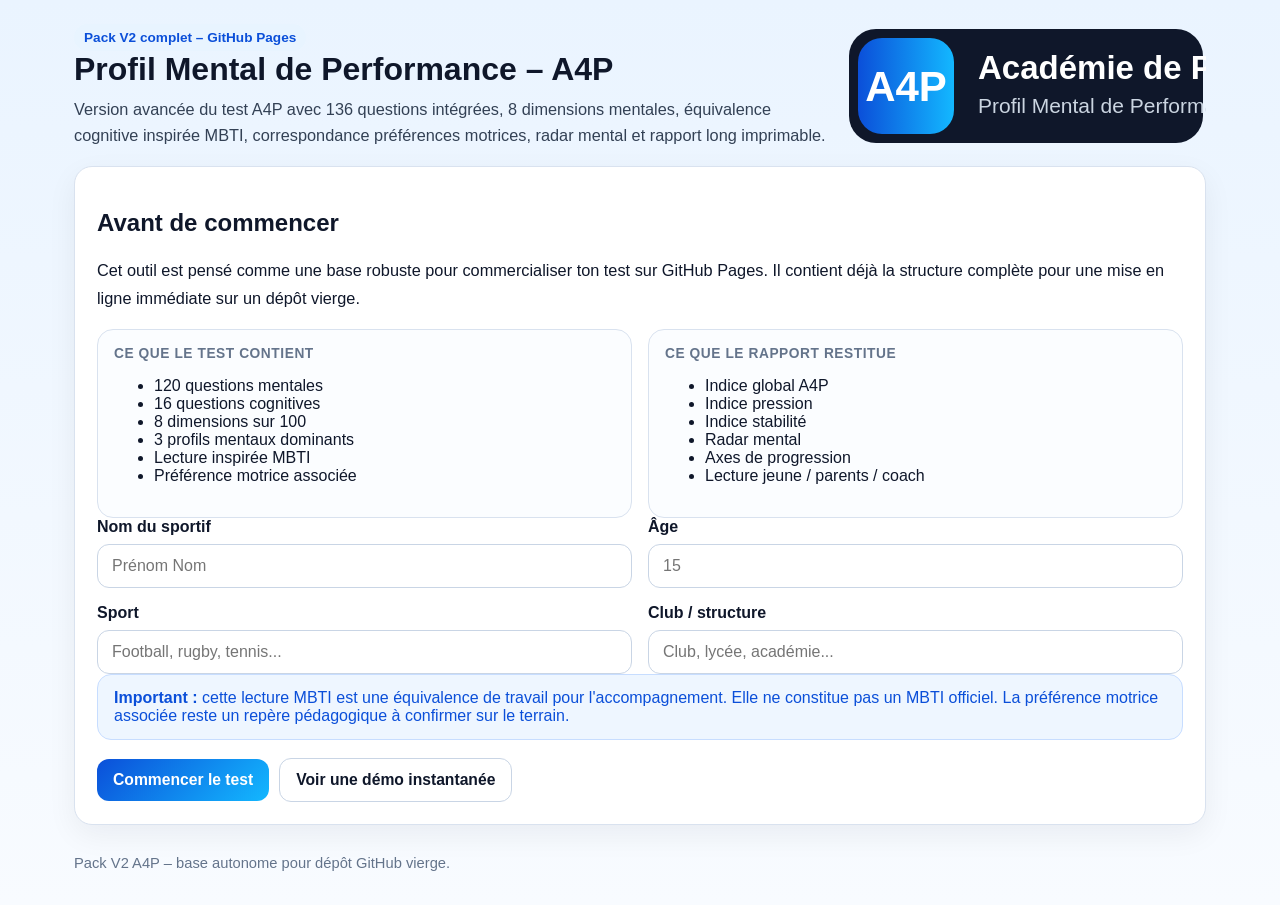
==== commit 3b913362: "Add files via upload" ====
--- a/index.html
+++ b/index.html
@@ -1,657 +1,129 @@
-<!doctype html>
+
+<!DOCTYPE html>
 <html lang="fr">
 <head>
-  <meta charset="utf-8">
-  <meta name="viewport" content="width=device-width,initial-scale=1">
-  <title>Test PMP A4P — autonome</title>
-  <meta name="description" content="Profil Mental de Performance A4P — version autonome de restauration">
-  <style>
-    :root {
-      --bg:#f3f6fa; --card:#ffffff; --text:#1f2937; --muted:#667085;
-      --primary:#1e3a5f; --primary2:#294d7a; --line:#e6eaf0; --good:#0f766e;
-      --radius:18px; --shadow:0 16px 40px rgba(15,23,42,.08);
-    }
-    * { box-sizing:border-box; }
-    body { margin:0; font-family:Arial,Helvetica,sans-serif; background:var(--bg); color:var(--text); }
-    .shell { max-width:1180px; margin:0 auto; padding:26px 16px 40px; }
-    .hero, .card { background:var(--card); border:1px solid var(--line); border-radius:var(--radius); box-shadow:var(--shadow); }
-    .hero { padding:28px; }
-    .card { padding:24px; margin-top:18px; }
-    .hidden { display:none !important; }
-    .hero-top { display:flex; gap:18px; align-items:center; }
-    .logo { width:128px; max-width:100%; height:auto; border-radius:8px; }
-    .logo.small { width:90px; }
-    .eyebrow { font-size:12px; text-transform:uppercase; letter-spacing:.08em; color:var(--muted); font-weight:700; }
-    h1,h2,h3 { margin:.1rem 0 .6rem; color:var(--primary); }
-    .subtitle { color:var(--muted); margin:.2rem 0 0; }
-    .intro { line-height:1.65; margin:14px 0 0; }
-    .chips { display:flex; gap:10px; flex-wrap:wrap; margin-top:16px; }
-    .chip { background:#edf3fb; color:var(--primary); padding:8px 12px; border-radius:999px; font-size:13px; font-weight:700; }
-    .actions { display:flex; gap:12px; flex-wrap:wrap; margin-top:18px; }
-    .btn { appearance:none; border:1px solid transparent; border-radius:12px; padding:12px 16px; font-weight:700; cursor:pointer; }
-    .btn.primary { background:var(--primary); color:white; }
-    .btn.secondary { background:white; color:var(--primary); border-color:#cbd5e1; }
-    .grid { display:grid; gap:18px; }
-    .grid.two { grid-template-columns:1fr 1fr; }
-    .grid.three { grid-template-columns:repeat(3,1fr); }
-    label { display:flex; flex-direction:column; gap:8px; font-size:14px; font-weight:700; }
-    input[type="text"], input[type="number"], input[type="date"] {
-      padding:12px 13px; border:1px solid #d8dee8; border-radius:12px; font-size:15px; background:#fff;
-    }
-    .consent { display:flex; gap:10px; align-items:flex-start; margin-top:16px; font-size:14px; color:var(--muted); }
-    .test-head { display:flex; justify-content:space-between; gap:16px; align-items:end; }
-    .badge { display:inline-block; background:#edf3fb; color:var(--primary); padding:7px 10px; border-radius:999px; font-size:13px; font-weight:700; }
-    .progress-wrap { width:280px; height:12px; border-radius:999px; background:#e5ebf3; overflow:hidden; }
-    .progress-bar { height:100%; width:0; background:linear-gradient(90deg,var(--primary),#4f7db8); }
-    .question-box { margin-top:18px; }
-    .question-text { font-size:24px; line-height:1.4; margin:8px 0 18px; }
-    .scale-legend { display:flex; justify-content:space-between; font-size:13px; color:var(--muted); margin-bottom:10px; }
-    .scale { display:grid; grid-template-columns:repeat(5,1fr); gap:10px; }
-    .scale button {
-      padding:14px 10px; border-radius:14px; border:1px solid #d6deea; background:#fff; cursor:pointer; font-weight:700;
-    }
-    .scale button.active { background:var(--primary); color:#fff; border-color:var(--primary); }
-    .nav { display:flex; justify-content:space-between; gap:12px; margin-top:18px; }
-    .nav-right { display:flex; gap:12px; }
-    .report-cover .actions { margin-top:10px; }
-    .highlight { background:linear-gradient(180deg,#f8fbff 0%,#ffffff 100%); }
-    .highlight-grid { display:grid; grid-template-columns:1fr auto 1fr; align-items:center; gap:18px; }
-    .mini-label { font-size:12px; color:var(--muted); text-transform:uppercase; letter-spacing:.08em; font-weight:700; }
-    .highlight-value, .profile-main, .profile-sub, .profile-tertiary { font-size:24px; font-weight:800; color:var(--primary); }
-    .arrow { font-size:34px; color:var(--muted); font-weight:700; }
-    .score-grid { display:grid; gap:10px; }
-    .score-row { display:grid; grid-template-columns: 1.4fr 80px 1fr; gap:12px; align-items:center; }
-    .meter { height:10px; background:#e8edf5; border-radius:999px; overflow:hidden; }
-    .meter > span { display:block; height:100%; background:linear-gradient(90deg,var(--primary),#4f7db8); }
-    .narrative { line-height:1.72; color:#344054; }
-    .muted { color:var(--muted); line-height:1.65; }
-    .profile-box { display:grid; gap:12px; }
-    .report-note { margin-top:14px; padding:14px 16px; background:#fff7ed; border:1px solid #fed7aa; color:#9a3412; border-radius:12px; line-height:1.55; }
-    .ok { color:var(--good); font-weight:700; }
-    canvas { width:100%; max-width:620px; height:auto; background:white; }
-    @media (max-width: 900px) {
-      .grid.two, .grid.three { grid-template-columns:1fr; }
-      .highlight-grid { grid-template-columns:1fr; text-align:left; }
-      .progress-wrap { width:100%; }
-      .test-head, .nav { flex-direction:column; align-items:stretch; }
-      .scale { grid-template-columns:1fr; }
-      .question-text { font-size:20px; }
-      .hero-top { flex-direction:column; align-items:flex-start; }
-    }
-    @media print {
-      .screen-only { display:none !important; }
-      body { background:white; }
-      .shell { max-width:none; padding:0; }
-      .hero, .card { box-shadow:none; border:1px solid #ddd; }
-    }
-  </style>
+  <meta charset="UTF-8" />
+  <meta name="viewport" content="width=device-width, initial-scale=1.0" />
+  <title>PMP A4P – Pack V2 complet</title>
+  <link rel="stylesheet" href="style.css" />
 </head>
 <body>
-<div class="shell">
-  <header class="hero screen-only" id="screen-intro">
-    <div class="hero-top">
-      <img src="[data-uri]" alt="A4P" class="logo">
-      <div>
-        <div class="eyebrow">Académie de Performances</div>
-        <h1>Test PMP A4P</h1>
-        <p class="subtitle">Profil Mental de Performance — version autonome de restauration</p>
+  <div class="wrapper">
+    <header class="hero">
+      <div class="hero-copy">
+        <span class="badge">Pack V2 complet – GitHub Pages</span>
+        <h1>Profil Mental de Performance – A4P</h1>
+        <p class="lead">Version avancée du test A4P avec 136 questions intégrées, 8 dimensions mentales, équivalence cognitive inspirée MBTI, correspondance préférences motrices, radar mental et rapport long imprimable.</p>
       </div>
-    </div>
-    <p class="intro">
-      Cette version autonome restaure l'interface complète dans un seul fichier pour GitHub Pages.
-      <span class="ok">Elle fonctionne sans fichier externe</span>.
-    </p>
-    <div class="chips">
-      <span class="chip">1 fichier HTML</span>
-      <span class="chip">Interface PMP complète</span>
-      <span class="chip">Démo fonctionnelle</span>
-      <span class="chip">Impression / PDF</span>
-    </div>
-    <div class="report-note">
-      Je n’ai pas retrouvé dans le fichier source fourni la banque complète des 136 questions ni le moteur exact de scoring du PMP.
-      Cette version restaure donc <strong>une base autonome fonctionnelle</strong> avec une démo complète de parcours et de rapport,
-      en gardant la structure de ton PMP. Pour rétablir le PMP exact d’origine, il faudra aussi le vrai <code>script.js</code> complet.
-    </div>
-    <div class="actions">
-      <button id="startBtn" class="btn primary">Commencer le test</button>
-      <button id="demoBtn" class="btn secondary">Voir une démo</button>
-      <button id="resumeBtn" class="btn secondary">Reprendre</button>
-    </div>
-  </header>
+      <img src="logo.svg" alt="Logo A4P" />
+    </header>
 
-  <section id="metaCard" class="card hidden">
-    <h2>Informations du joueur</h2>
-    <div class="grid two">
-      <label>Nom<input id="athleteName" type="text" placeholder="Ex. Lucas Martin"></label>
-      <label>Sport<input id="athleteSport" type="text" placeholder="Ex. Tennis"></label>
-      <label>Âge<input id="athleteAge" type="number" min="8" max="99" placeholder="Ex. 16"></label>
-      <label>Date<input id="assessmentDate" type="date"></label>
-      <label>Club / structure<input id="athleteClub" type="text" placeholder="Ex. Racing Club"></label>
-      <label>Évaluateur<input id="assessorName" type="text" placeholder="Ex. Alexandre Griffet"></label>
-    </div>
-    <div class="consent">
-      <input id="consentBox" type="checkbox">
-      <label for="consentBox">J’utilise cet outil comme support d’accompagnement. La ligne MBTI est une traduction inspirée, non un test MBTI officiel.</label>
-    </div>
-    <div class="actions">
-      <button id="goQuestionsBtn" class="btn primary">Démarrer les questions</button>
-      <button id="cancelMetaBtn" class="btn secondary">Retour</button>
-    </div>
-  </section>
-
-  <section id="testCard" class="card hidden">
-    <div class="test-head">
-      <div>
-        <h2 id="questionCounter">Question 1 / 16</h2>
-        <p id="dimensionBadge" class="badge">Activation</p>
-      </div>
-      <div class="progress-wrap"><div id="progressBar" class="progress-bar"></div></div>
-    </div>
-    <div class="question-box">
-      <p id="questionText" class="question-text"></p>
-      <div class="scale-legend"><span>1 = Jamais</span><span>5 = Toujours</span></div>
-      <div id="scale" class="scale"></div>
-    </div>
-    <div class="nav">
-      <button id="prevBtn" class="btn secondary">Précédent</button>
-      <div class="nav-right">
-        <button id="saveBtn" class="btn secondary">Sauvegarder</button>
-        <button id="nextBtn" class="btn primary">Suivant</button>
-      </div>
-    </div>
-  </section>
-
-  <section id="resultsCard" class="hidden">
-    <div class="card report-cover">
-      <div class="hero-top">
-        <img src="[data-uri]" alt="A4P" class="logo small">
-        <div>
-          <div class="eyebrow">Rapport de restitution</div>
-          <h2>PMP A4P</h2>
-          <p class="subtitle">Profil Mental de Performance</p>
-        </div>
-      </div>
-      <p id="identityLine" class="muted"></p>
-      <div class="actions screen-only">
-        <button id="printBtn" class="btn primary">Imprimer / PDF</button>
-        <button id="exportJsonBtn" class="btn secondary">Exporter JSON</button>
-        <button id="restartBtn" class="btn secondary">Recommencer</button>
-      </div>
-    </div>
-
-    <div class="card highlight">
-      <div class="highlight-grid">
-        <div>
-          <div class="mini-label">Type cognitif inspiré MBTI</div>
-          <div id="mbtiTypeLine" class="highlight-value">—</div>
-        </div>
-        <div class="arrow">→</div>
-        <div>
-          <div class="mini-label">Préférence motrice</div>
-          <div id="motorCodeLine" class="highlight-value">—</div>
-        </div>
-      </div>
-      <p id="motorExplain" class="muted"></p>
-    </div>
-
-    <div class="grid two">
-      <div class="card">
-        <h3>Carte mentale PMP</h3>
-        <canvas id="radarCanvas" width="620" height="620"></canvas>
-      </div>
-      <div class="card">
-        <h3>Synthèse du profil</h3>
-        <div class="profile-box">
-          <div>
-            <div class="mini-label">Profil principal</div>
-            <div id="mainProfile" class="profile-main">—</div>
+    <main id="app">
+      <section id="screen-intro" class="screen active card">
+        <h2>Avant de commencer</h2>
+        <p class="lead">Cet outil est pensé comme une base robuste pour commercialiser ton test sur GitHub Pages. Il contient déjà la structure complète pour une mise en ligne immédiate sur un dépôt vierge.</p>
+        <div class="grid-2">
+          <div class="kpi">
+            <div class="label">Ce que le test contient</div>
+            <ul>
+              <li>120 questions mentales</li>
+              <li>16 questions cognitives</li>
+              <li>8 dimensions sur 100</li>
+              <li>3 profils mentaux dominants</li>
+              <li>Lecture inspirée MBTI</li>
+              <li>Préférence motrice associée</li>
+            </ul>
           </div>
-          <div>
-            <div class="mini-label">Profil secondaire</div>
-            <div id="secondaryProfile" class="profile-sub">—</div>
-          </div>
-          <div>
-            <div class="mini-label">Profil tertiaire</div>
-            <div id="tertiaryProfile" class="profile-tertiary">—</div>
+          <div class="kpi">
+            <div class="label">Ce que le rapport restitue</div>
+            <ul>
+              <li>Indice global A4P</li>
+              <li>Indice pression</li>
+              <li>Indice stabilité</li>
+              <li>Radar mental</li>
+              <li>Axes de progression</li>
+              <li>Lecture jeune / parents / coach</li>
+            </ul>
           </div>
         </div>
-        <div id="summaryText" class="narrative"></div>
-      </div>
-    </div>
 
-    <div class="grid two">
-      <div class="card">
-        <h3>Scores mentaux</h3>
-        <div id="scoreGrid" class="score-grid"></div>
-      </div>
-      <div class="card">
-        <h3>Axes cognitifs et motricité</h3>
-        <div id="preferenceGrid" class="score-grid"></div>
-      </div>
-    </div>
+        <div class="grid-2">
+          <label>Nom du sportif
+            <input id="athleteName" type="text" placeholder="Prénom Nom" />
+          </label>
+          <label>Âge
+            <input id="athleteAge" type="number" min="10" max="99" placeholder="15" />
+          </label>
+          <label>Sport
+            <input id="athleteSport" type="text" placeholder="Football, rugby, tennis..." />
+          </label>
+          <label>Club / structure
+            <input id="athleteClub" type="text" placeholder="Club, lycée, académie..." />
+          </label>
+        </div>
 
-    <div class="card">
-      <h3>Portrait mental approfondi</h3>
-      <div id="portraitText" class="narrative"></div>
-    </div>
+        <div class="note">
+          <strong>Important :</strong> cette lecture MBTI est une équivalence de travail pour l'accompagnement. Elle ne constitue pas un MBTI officiel. La préférence motrice associée reste un repère pédagogique à confirmer sur le terrain.
+        </div>
 
-    <div class="grid three">
-      <div class="card">
-        <h3>Forces mentales</h3>
-        <div id="strengthsText" class="narrative"></div>
-      </div>
-      <div class="card">
-        <h3>Fonctionnement sous pression</h3>
-        <div id="pressureText" class="narrative"></div>
-      </div>
-      <div class="card">
-        <h3>Profil d’apprentissage</h3>
-        <div id="learningText" class="narrative"></div>
-      </div>
-    </div>
+        <div class="btn-row">
+          <button id="startBtn" class="btn primary">Commencer le test</button>
+          <button id="demoBtn" class="btn">Voir une démo instantanée</button>
+        </div>
+      </section>
 
-    <div class="grid two">
-      <div class="card">
-        <h3>Axes de progression</h3>
-        <div id="progressText" class="narrative"></div>
-      </div>
-      <div class="card">
-        <h3>Plan de progression mentale</h3>
-        <div id="planText" class="narrative"></div>
-      </div>
-    </div>
+      <section id="screen-test" class="screen card">
+        <div class="topbar">
+          <div>
+            <div id="blockLabel" class="badge">Bloc 1</div>
+            <div id="counter" class="muted" style="margin-top:8px">Question 1 / 136</div>
+          </div>
+          <div class="progress-wrap">
+            <div class="progress"><div id="progressBar" class="progress-bar"></div></div>
+            <div id="progressText" class="subtle" style="text-align:right;margin-top:6px">1%</div>
+          </div>
+        </div>
 
-    <div class="grid three">
-      <div class="card">
-        <h3>Lecture jeune</h3>
-        <div id="playerText" class="narrative"></div>
-      </div>
-      <div class="card">
-        <h3>Lecture parents</h3>
-        <div id="parentText" class="narrative"></div>
-      </div>
-      <div class="card">
-        <h3>Lecture coach</h3>
-        <div id="coachText" class="narrative"></div>
-      </div>
-    </div>
+        <div id="questionMount" class="question-shell"></div>
 
-    <div class="card">
-      <h3>Lecture Action Types</h3>
-      <div id="motorText" class="narrative"></div>
-    </div>
+        <div class="btn-row" style="justify-content:space-between">
+          <div class="btn-row">
+            <button id="prevBtn" class="btn">Précédent</button>
+            <button id="nextBtn" class="btn primary">Suivant</button>
+          </div>
+          <div class="btn-row">
+            <button id="saveBtn" class="btn ghost">Sauvegarder</button>
+            <button id="resumeBtn" class="btn ghost">Reprendre</button>
+          </div>
+        </div>
+      </section>
 
-    <div class="card">
-      <h3>Cadre d’utilisation</h3>
-      <p class="muted">
-        Ce rapport constitue un support d’évaluation fonctionnelle et de dialogue. La ligne MBTI affichée
-        correspond à une traduction inspirée d’axes cognitifs, non à un test MBTI officiel.
-      </p>
-    </div>
-  </section>
-</div>
+      <section id="screen-report" class="screen">
+        <div class="card" style="margin-bottom:16px">
+          <div class="topbar">
+            <div>
+              <h2 style="margin:0">Rapport PMP A4P – V2</h2>
+              <div class="muted">Version professionnelle imprimable, exportable et stable pour GitHub Pages.</div>
+            </div>
+            <div class="btn-row">
+              <button id="printBtn" class="btn primary">Exporter / Imprimer PDF</button>
+              <button id="jsonBtn" class="btn">Exporter JSON</button>
+              <button id="restartBtn" class="btn ghost">Recommencer</button>
+            </div>
+          </div>
+        </div>
+        <article id="reportContent" class="report"></article>
+      </section>
+    </main>
 
-<script>
-const DIMENSIONS = [
-  { key:'activation', label:'Activation' },
-  { key:'adaptation', label:'Adaptation' },
-  { key:'analyse', label:'Analyse' },
-  { key:'engagement', label:'Engagement' },
-  { key:'regulation', label:'Régulation' },
-  { key:'projection', label:'Projection' },
-  { key:'stabilite', label:'Stabilité' },
-  { key:'influence', label:'Influence' },
-];
+    <footer class="footer">
+      Pack V2 A4P – base autonome pour dépôt GitHub vierge.
+    </footer>
+  </div>
 
-const QUESTIONS = [
-  { id:'q1', dim:'activation', text:"Quand l’enjeu monte, je sens mon énergie mentale se mobiliser rapidement." },
-  { id:'q2', dim:'activation', text:"J’entre facilement dans l’action quand une situation demande une réponse immédiate." },
-  { id:'q3', dim:'adaptation', text:"Je modifie facilement ma manière d’agir quand la situation change." },
-  { id:'q4', dim:'adaptation', text:"Je trouve rapidement une autre solution quand le plan initial ne fonctionne pas." },
-  { id:'q5', dim:'analyse', text:"J’aime comprendre en profondeur avant d’agir." },
-  { id:'q6', dim:'analyse', text:"Je repère souvent les détails que d’autres négligent." },
-  { id:'q7', dim:'engagement', text:"Quand je m’engage dans un objectif, j’y reste fidèle même quand c’est difficile." },
-  { id:'q8', dim:'engagement', text:"J’ai besoin de sentir que ce que je fais a du sens pour donner le meilleur." },
-  { id:'q9', dim:'regulation', text:"Je retrouve assez vite mon calme après une erreur ou une frustration." },
-  { id:'q10', dim:'regulation', text:"Sous pression, je garde une qualité de présence correcte." },
-  { id:'q11', dim:'projection', text:"Je pense souvent à l’avance à ce qui pourrait se passer." },
-  { id:'q12', dim:'projection', text:"J’aime anticiper plusieurs scénarios avant un moment important." },
-  { id:'q13', dim:'stabilite', text:"Je fonctionne mieux quand j’ai des repères clairs et une base solide." },
-  { id:'q14', dim:'stabilite', text:"Je suis plutôt constant dans ma manière d’être et d’agir." },
-  { id:'q15', dim:'influence', text:"Je peux entraîner les autres par mon énergie ou ma manière de parler." },
-  { id:'q16', dim:'influence', text:"Dans un groupe, ma présence a souvent un impact sur la dynamique collective." },
-];
-
-const STATE = {
-  currentIndex: 0,
-  answers: {},
-  athlete: {}
-};
-
-function $(id) { return document.getElementById(id); }
-function show(id) { $(id).classList.remove('hidden'); }
-function hide(id) { $(id).classList.add('hidden'); }
-
-function resetState(){
-  STATE.currentIndex = 0;
-  STATE.answers = {};
-  STATE.athlete = {};
-}
-
-function openMeta() {
-  hide('screen-intro');
-  show('metaCard');
-}
-
-function backHome() {
-  show('screen-intro');
-  hide('metaCard'); hide('testCard'); hide('resultsCard');
-}
-
-function collectAthlete(){
-  STATE.athlete = {
-    name: $('athleteName').value.trim() || 'Sportif A4P',
-    sport: $('athleteSport').value.trim() || '',
-    age: $('athleteAge').value.trim() || '',
-    date: $('assessmentDate').value || '',
-    club: $('athleteClub').value.trim() || '',
-    assessor: $('assessorName').value.trim() || ''
-  };
-}
-
-function startQuestions(demo=false){
-  collectAthlete();
-  if(demo){
-    QUESTIONS.forEach((q,i)=> STATE.answers[q.id] = [4,5,3,4,5][i%5]);
-    renderReport();
-    return;
-  }
-  hide('metaCard');
-  show('testCard');
-  renderQuestion();
-}
-
-function renderQuestion(){
-  const q = QUESTIONS[STATE.currentIndex];
-  $('questionCounter').textContent = `Question ${STATE.currentIndex+1} / ${QUESTIONS.length}`;
-  $('dimensionBadge').textContent = DIMENSIONS.find(d => d.key===q.dim).label;
-  $('questionText').textContent = q.text;
-  $('progressBar').style.width = `${Math.round(((STATE.currentIndex+1)/QUESTIONS.length)*100)}%`;
-  const selected = STATE.answers[q.id];
-  $('scale').innerHTML = [1,2,3,4,5].map(v =>
-    `<button class="${selected===v?'active':''}" data-v="${v}">${v}</button>`
-  ).join('');
-  $('scale').querySelectorAll('button').forEach(btn => {
-    btn.addEventListener('click', ()=> {
-      STATE.answers[q.id] = Number(btn.dataset.v);
-      renderQuestion();
-    });
-  });
-  $('prevBtn').disabled = STATE.currentIndex===0;
-  $('nextBtn').textContent = STATE.currentIndex===QUESTIONS.length-1 ? 'Voir le rapport' : 'Suivant';
-}
-
-function nextQ(){
-  const q = QUESTIONS[STATE.currentIndex];
-  if(STATE.answers[q.id]==null) {
-    alert('Merci de répondre avant de continuer.');
-    return;
-  }
-  if(STATE.currentIndex===QUESTIONS.length-1) {
-    renderReport();
-    return;
-  }
-  STATE.currentIndex += 1;
-  renderQuestion();
-}
-
-function prevQ(){
-  if(STATE.currentIndex>0){
-    STATE.currentIndex -= 1;
-    renderQuestion();
-  }
-}
-
-function saveProgress(){
-  collectAthlete();
-  localStorage.setItem('pmp_a4p_autonome_progress', JSON.stringify(STATE));
-  alert('Progression sauvegardée dans ce navigateur.');
-}
-
-function resumeProgress(){
-  const raw = localStorage.getItem('pmp_a4p_autonome_progress');
-  if(!raw) {
-    alert('Aucune sauvegarde trouvée.');
-    return;
-  }
-  try {
-    const data = JSON.parse(raw);
-    Object.assign(STATE, data);
-    hide('screen-intro'); hide('metaCard'); show('testCard');
-    renderQuestion();
-  } catch(e) {
-    alert('Impossible de reprendre la sauvegarde.');
-  }
-}
-
-function normalizedScores(){
-  const sums = Object.fromEntries(DIMENSIONS.map(d=>[d.key,0]));
-  const counts = Object.fromEntries(DIMENSIONS.map(d=>[d.key,0]));
-  QUESTIONS.forEach(q => {
-    if(STATE.answers[q.id]!=null){
-      sums[q.dim]+= STATE.answers[q.id];
-      counts[q.dim]+= 1;
-    }
-  });
-  const out = {};
-  DIMENSIONS.forEach(d => {
-    const avg = counts[d.key] ? sums[d.key]/counts[d.key] : 0;
-    out[d.key] = Math.round(((avg-1)/4)*100);
-  });
-  return out;
-}
-
-function sortedProfiles(scores){
-  return [...DIMENSIONS].sort((a,b)=> scores[b.key]-scores[a.key]);
-}
-
-function profileNames(sorted){
-  const names = {
-    activation:'Moteur d’action',
-    adaptation:'Explorateur adaptatif',
-    analyse:'Analyste structuré',
-    engagement:'Bâtisseur engagé',
-    regulation:'Régulateur lucide',
-    projection:'Stratège projectif',
-    stabilite:'Pilier stable',
-    influence:'Catalyseur d’équipe'
-  };
-  return sorted.map(d => names[d.key]);
-}
-
-function guessMBTI(scores){
-  const EI = scores.influence >= scores.stabilite ? 'E':'I';
-  const SN = scores.projection >= scores.analyse ? 'N':'S';
-  const TF = scores.analyse >= scores.engagement ? 'T':'F';
-  const JP = scores.stabilite >= scores.adaptation ? 'J':'P';
-  return EI+SN+TF+JP;
-}
-
-function motorFromMBTI(type){
-  const map = {
-    INTJ:'Visionnaire axial', INTP:'Explorateur coordinatif', ENTJ:'Pilote dynamique', ENTP:'Créateur mobile',
-    INFJ:'Capteur harmonique', INFP:'Résonant sensible', ENFJ:'Mobilisateur relationnel', ENFP:'Expressif créatif',
-    ISTJ:'Structuré stable', ISFJ:'Protecteur régulé', ESTJ:'Organisateur moteur', ESFJ:'Soutien rythmé',
-    ISTP:'Réactif précis', ISFP:'Adaptatif fluide', ESTP:'Impact spontané', ESFP:'Élan expressif'
-  };
-  return map[type] || 'Préférence motrice mixte';
-}
-
-function fillScores(scores){
-  $('scoreGrid').innerHTML = DIMENSIONS.map(d => {
-    const v = scores[d.key] || 0;
-    return `<div class="score-row">
-      <div>${d.label}</div>
-      <div><strong>${v}%</strong></div>
-      <div class="meter"><span style="width:${v}%"></span></div>
-    </div>`;
-  }).join('');
-}
-
-function fillPreferences(mbti, motor, scores){
-  const axes = [
-    ['Énergie relationnelle', mbti[0]==='E' ? 'Orientation externe' : 'Orientation interne'],
-    ['Lecture de l’information', mbti[1]==='N' ? 'Projection / vision' : 'Ancrage concret'],
-    ['Décision', mbti[2]==='T' ? 'Traitement logique' : 'Traitement sensible'],
-    ['Organisation', mbti[3]==='J' ? 'Structuration' : 'Flexibilité'],
-    ['Préférence motrice', motor]
-  ];
-  $('preferenceGrid').innerHTML = axes.map(([k,v]) => `
-    <div class="score-row" style="grid-template-columns:1fr 1.3fr;">
-      <div><strong>${k}</strong></div><div>${v}</div>
-    </div>
-  `).join('');
-}
-
-function drawRadar(scores){
-  const c = $('radarCanvas'); const ctx = c.getContext('2d');
-  const W = c.width, H = c.height, cx=W/2, cy=H/2, r=220;
-  ctx.clearRect(0,0,W,H);
-  ctx.fillStyle = '#fff'; ctx.fillRect(0,0,W,H);
-  const labels = DIMENSIONS.map(d=>d.label);
-  const values = DIMENSIONS.map(d=>(scores[d.key]||0)/100);
-  for(let level=1; level<=5; level++){
-    const rr = (r*level)/5;
-    ctx.beginPath();
-    labels.forEach((_,i)=>{
-      const a = -Math.PI/2 + (Math.PI*2*i/labels.length);
-      const x = cx + Math.cos(a)*rr, y = cy + Math.sin(a)*rr;
-      if(i===0) ctx.moveTo(x,y); else ctx.lineTo(x,y);
-    });
-    ctx.closePath(); ctx.strokeStyle = '#d7dfeb'; ctx.stroke();
-  }
-  labels.forEach((lab,i)=> {
-    const a = -Math.PI/2 + (Math.PI*2*i/labels.length);
-    const x = cx + Math.cos(a)*r, y = cy + Math.sin(a)*r;
-    ctx.beginPath(); ctx.moveTo(cx,cy); ctx.lineTo(x,y); ctx.strokeStyle='#e6ebf2'; ctx.stroke();
-    const lx = cx + Math.cos(a)*(r+28), ly = cy + Math.sin(a)*(r+28);
-    ctx.fillStyle='#334155'; ctx.font='14px Arial'; ctx.textAlign='center'; ctx.textBaseline='middle';
-    ctx.fillText(lab, lx, ly);
-  });
-  ctx.beginPath();
-  values.forEach((v,i)=> {
-    const a = -Math.PI/2 + (Math.PI*2*i/labels.length);
-    const x = cx + Math.cos(a)*(r*v), y = cy + Math.sin(a)*(r*v);
-    if(i===0) ctx.moveTo(x,y); else ctx.lineTo(x,y);
-  });
-  ctx.closePath();
-  ctx.fillStyle='rgba(30,58,95,.18)'; ctx.strokeStyle='#1e3a5f'; ctx.lineWidth=3; ctx.fill(); ctx.stroke();
-}
-
-function renderReport(){
-  const scores = normalizedScores();
-  const sorted = sortedProfiles(scores);
-  const names = profileNames(sorted);
-  const mbti = guessMBTI(scores);
-  const motor = motorFromMBTI(mbti);
-
-  hide('metaCard'); hide('testCard'); show('resultsCard');
-
-  $('identityLine').textContent =
-    `${STATE.athlete.name || 'Sportif A4P'}` +
-    `${STATE.athlete.age ? ' • ' + STATE.athlete.age + ' ans' : ''}` +
-    `${STATE.athlete.sport ? ' • ' + STATE.athlete.sport : ''}` +
-    `${STATE.athlete.club ? ' • ' + STATE.athlete.club : ''}`;
-
-  $('mbtiTypeLine').textContent = mbti;
-  $('motorCodeLine').textContent = motor;
-  $('motorExplain').textContent = "Lecture inspirée : une traduction cognitive synthétique vers une préférence motrice opérationnelle.";
-
-  $('mainProfile').textContent = names[0];
-  $('secondaryProfile').textContent = names[1];
-  $('tertiaryProfile').textContent = names[2];
-
-  $('summaryText').innerHTML = `
-    <p>Le profil qui ressort ici met en avant une dominante <strong>${sorted[0].label.toLowerCase()}</strong>, soutenue par
-    <strong>${sorted[1].label.toLowerCase()}</strong> et <strong>${sorted[2].label.toLowerCase()}</strong>.
-    Cette lecture indique surtout la manière préférentielle d’entrer dans l’action, de traiter l’information et de maintenir l’efficacité mentale.</p>
-    <p>Cette version autonome constitue une base exploitable pour remettre le PMP en ligne rapidement. Elle permet déjà une restitution structurée et imprimable, même si elle ne remplace pas le moteur intégral d’origine.</p>
-  `;
-
-  fillScores(scores);
-  fillPreferences(mbti, motor, scores);
-  drawRadar(scores);
-
-  $('portraitText').innerHTML = `<p>Le fonctionnement observé suggère un profil orienté vers <strong>${names[0].toLowerCase()}</strong>.
-  La combinaison avec <strong>${names[1].toLowerCase()}</strong> donne une lecture utile pour comprendre la manière dont le sportif se met en mouvement,
-  filtre les informations et reste performant dans la durée.</p>`;
-
-  $('strengthsText').innerHTML = `<p>Les meilleurs appuis mentaux apparaissent dans <strong>${sorted[0].label.toLowerCase()}</strong> et <strong>${sorted[1].label.toLowerCase()}</strong>.
-  Ce sont les leviers à renforcer dans l’entraînement mental, la communication et la préparation de compétition.</p>`;
-  $('pressureText').innerHTML = `<p>Sous pression, le sportif a tendance à s’appuyer sur ses dimensions dominantes. Quand elles sont bien mobilisées,
-  elles deviennent un facteur de stabilité et d’efficacité. Quand elles sont saturées, elles peuvent au contraire rigidifier le fonctionnement.</p>`;
-  $('learningText').innerHTML = `<p>Le profil d’apprentissage est influencé par la combinaison entre projection, analyse et stabilité.
-  Cette base aide à doser les consignes, le feedback et les routines de progression.</p>`;
-  $('progressText').innerHTML = `<p>Les axes à développer en priorité concernent plutôt les dimensions les moins hautes du radar.
-  L’objectif n’est pas de lisser le profil, mais de sécuriser les zones moins spontanées pour gagner en souplesse mentale.</p>`;
-  $('planText').innerHTML = `<p>Plan recommandé : 1) consolider la dimension dominante, 2) entraîner la dimension secondaire comme appui opérationnel,
-  3) construire une routine simple sur l’axe le plus bas du radar pour élargir la palette de réponse mentale.</p>`;
-  $('playerText').innerHTML = `<p>Tu as une manière naturelle d’aborder l’effort mental. Le but n’est pas de devenir quelqu’un d’autre,
-  mais d’apprendre à mieux utiliser ce qui te rend fort et à sécuriser ce qui te déstabilise parfois.</p>`;
-  $('parentText').innerHTML = `<p>Cette lecture aide à mieux comprendre comment le jeune réagit, apprend et s’engage.
-  Elle peut servir à ajuster l’accompagnement sans enfermer le sportif dans une étiquette.</p>`;
-  $('coachText').innerHTML = `<p>Ce rapport peut t’aider à adapter ton cadrage, ton feedback et tes routines selon le fonctionnement dominant observé.
-  Utilise-le comme un support de dialogue et de progression, pas comme une vérité figée.</p>`;
-  $('motorText').innerHTML = `<p>La traduction motrice <strong>${motor}</strong> est une passerelle pédagogique entre lecture cognitive et action.
-  Elle sert à orienter le langage d’accompagnement et certaines hypothèses de préférences de mouvement.</p>`;
-
-  // Provide hub integration
-  localStorage.setItem('a4p_pmp_profile', names[0]);
-  localStorage.setItem('a4p_pmp_mbti', mbti);
-  localStorage.setItem('a4p_pmp_motor', motor);
-  localStorage.setItem('a4p_pmp_scores', JSON.stringify(scores));
-}
-
-function exportJSON(){
-  const scores = normalizedScores();
-  const sorted = sortedProfiles(scores);
-  const names = profileNames(sorted);
-  const mbti = guessMBTI(scores);
-  const motor = motorFromMBTI(mbti);
-  const data = {
-    athlete: STATE.athlete,
-    scores,
-    profile_main: names[0],
-    profile_secondary: names[1],
-    profile_tertiary: names[2],
-    mbti,
-    motor
-  };
-  const blob = new Blob([JSON.stringify(data, null, 2)], { type:'application/json' });
-  const a = document.createElement('a');
-  a.href = URL.createObjectURL(blob);
-  a.download = 'rapport_pmp_a4p_autonome.json';
-  a.click();
-}
-
-document.addEventListener('DOMContentLoaded', ()=> {
-  $('startBtn').addEventListener('click', openMeta);
-  $('demoBtn').addEventListener('click', ()=> startQuestions(true));
-  $('resumeBtn').addEventListener('click', resumeProgress);
-  $('goQuestionsBtn').addEventListener('click', ()=> startQuestions(false));
-  $('cancelMetaBtn').addEventListener('click', backHome);
-  $('prevBtn').addEventListener('click', prevQ);
-  $('nextBtn').addEventListener('click', nextQ);
-  $('saveBtn').addEventListener('click', saveProgress);
-  $('printBtn').addEventListener('click', ()=> window.print());
-  $('exportJsonBtn').addEventListener('click', exportJSON);
-  $('restartBtn').addEventListener('click', ()=> {
-    localStorage.removeItem('pmp_a4p_autonome_progress');
-    resetState();
-    hide('resultsCard');
-    show('screen-intro');
-  });
-});
-</script>
+  <script src="questions.js"></script>
+  <script src="radar.js"></script>
+  <script src="report.js"></script>
+  <script src="script.js"></script>
 </body>
 </html>
--- a/style.css
+++ b/style.css
@@ -0,0 +1,70 @@
+
+:root{
+  --bg:#f4f9ff;
+  --card:#ffffff;
+  --ink:#0f172a;
+  --muted:#475569;
+  --line:#d9e2ef;
+  --primary:#0b4fd9;
+  --primary-2:#13b8ff;
+  --soft:#eef6ff;
+  --success:#0f766e;
+}
+*{box-sizing:border-box}
+html{scroll-behavior:smooth}
+body{margin:0;font-family:Inter,Arial,Helvetica,sans-serif;background:linear-gradient(180deg,#eaf4ff 0%,#f8fbff 100%);color:var(--ink)}
+a{color:inherit}
+.wrapper{max-width:1180px;margin:0 auto;padding:24px}
+.hero{display:flex;justify-content:space-between;align-items:center;gap:16px;margin-bottom:18px}
+.hero img{max-width:360px;width:100%;height:auto}
+.hero-copy{flex:1}
+.hero-copy h1{margin:0 0 8px 0;font-size:2rem}
+.hero-copy p{margin:0;color:#334155;line-height:1.6}
+.card{background:var(--card);border:1px solid var(--line);border-radius:18px;box-shadow:0 10px 30px rgba(15,23,42,.06);padding:22px}
+.screen{display:none}
+.screen.active{display:block}
+.grid-2,.grid-3,.grid-4{display:grid;gap:16px}
+.grid-2{grid-template-columns:repeat(2,1fr)}
+.grid-3{grid-template-columns:repeat(3,1fr)}
+.grid-4{grid-template-columns:repeat(4,1fr)}
+.muted{color:var(--muted)}
+.lead{font-size:1.02rem;line-height:1.7}
+label{display:flex;flex-direction:column;gap:8px;font-weight:700}
+input,select,textarea{padding:12px 14px;border:1px solid #c9d5e5;border-radius:12px;font-size:1rem;background:#fff}
+.btn-row{display:flex;gap:10px;align-items:center;flex-wrap:wrap;margin-top:18px}
+.btn{appearance:none;border:none;border-radius:12px;padding:12px 16px;font-size:.98rem;font-weight:700;cursor:pointer;background:#fff;border:1px solid #c9d5e5;color:#0f172a}
+.btn.primary{background:linear-gradient(135deg,var(--primary),var(--primary-2));color:#fff;border:none}
+.btn.ghost{background:#f8fafc}
+.note{padding:14px 16px;border-radius:14px;background:var(--soft);border:1px solid #c7ddff;color:#0b4fd9}
+.kpi{padding:16px;border:1px solid var(--line);border-radius:16px;background:#fbfdff}
+.kpi .label{font-size:.86rem;text-transform:uppercase;letter-spacing:.04em;color:#64748b;font-weight:700}
+.kpi .value{font-size:1.6rem;font-weight:800;margin-top:8px;color:#0b4fd9}
+.badge{display:inline-block;padding:6px 10px;border-radius:999px;background:#e8f4ff;color:#0b4fd9;font-size:.85rem;font-weight:800}
+.topbar{display:flex;justify-content:space-between;align-items:center;gap:16px;margin-bottom:16px}
+.progress{height:14px;background:#e2e8f0;border-radius:999px;overflow:hidden}
+.progress-bar{height:100%;width:0;background:linear-gradient(90deg,var(--primary),var(--primary-2))}
+.progress-wrap{min-width:320px;flex:1}
+.question-shell{padding-top:8px}
+.question-title{font-size:1.3rem;line-height:1.45;font-weight:800;margin:0 0 8px 0}
+.scale,.binary{display:grid;gap:10px;margin-top:16px}
+.scale button,.binary button{padding:14px 16px;border-radius:14px;border:1px solid #cbd5e1;background:#fff;text-align:left;cursor:pointer;font-size:.98rem}
+.scale button.selected,.binary button.selected{border-color:#0b4fd9;background:#eef6ff;color:#0b4fd9}
+.subtle{font-size:.92rem;color:#64748b}
+.report{display:grid;gap:16px}
+.report section{background:#fff;border:1px solid var(--line);border-radius:18px;padding:24px;box-shadow:0 10px 30px rgba(15,23,42,.05)}
+.radar-layout{display:grid;grid-template-columns:420px 1fr;gap:18px;align-items:center}
+.legend-row{display:flex;justify-content:space-between;gap:16px;padding:10px 0;border-bottom:1px solid #edf2f7}
+.report p{line-height:1.7}
+.report h2{margin-top:0}
+.small{font-size:.9rem}
+.footer{padding:30px 0 10px;color:#64748b;font-size:.92rem}
+@media (max-width:900px){
+  .hero,.topbar,.grid-2,.grid-3,.grid-4,.radar-layout{display:grid;grid-template-columns:1fr}
+  .progress-wrap{min-width:unset}
+}
+@media print{
+  body{background:#fff}
+  .hero,.topbar,.btn-row,.footer,#screen-intro,#screen-test{display:none!important}
+  .wrapper{max-width:100%;padding:0}
+  .report section,.card{box-shadow:none;border-radius:0;break-inside:avoid}
+}
